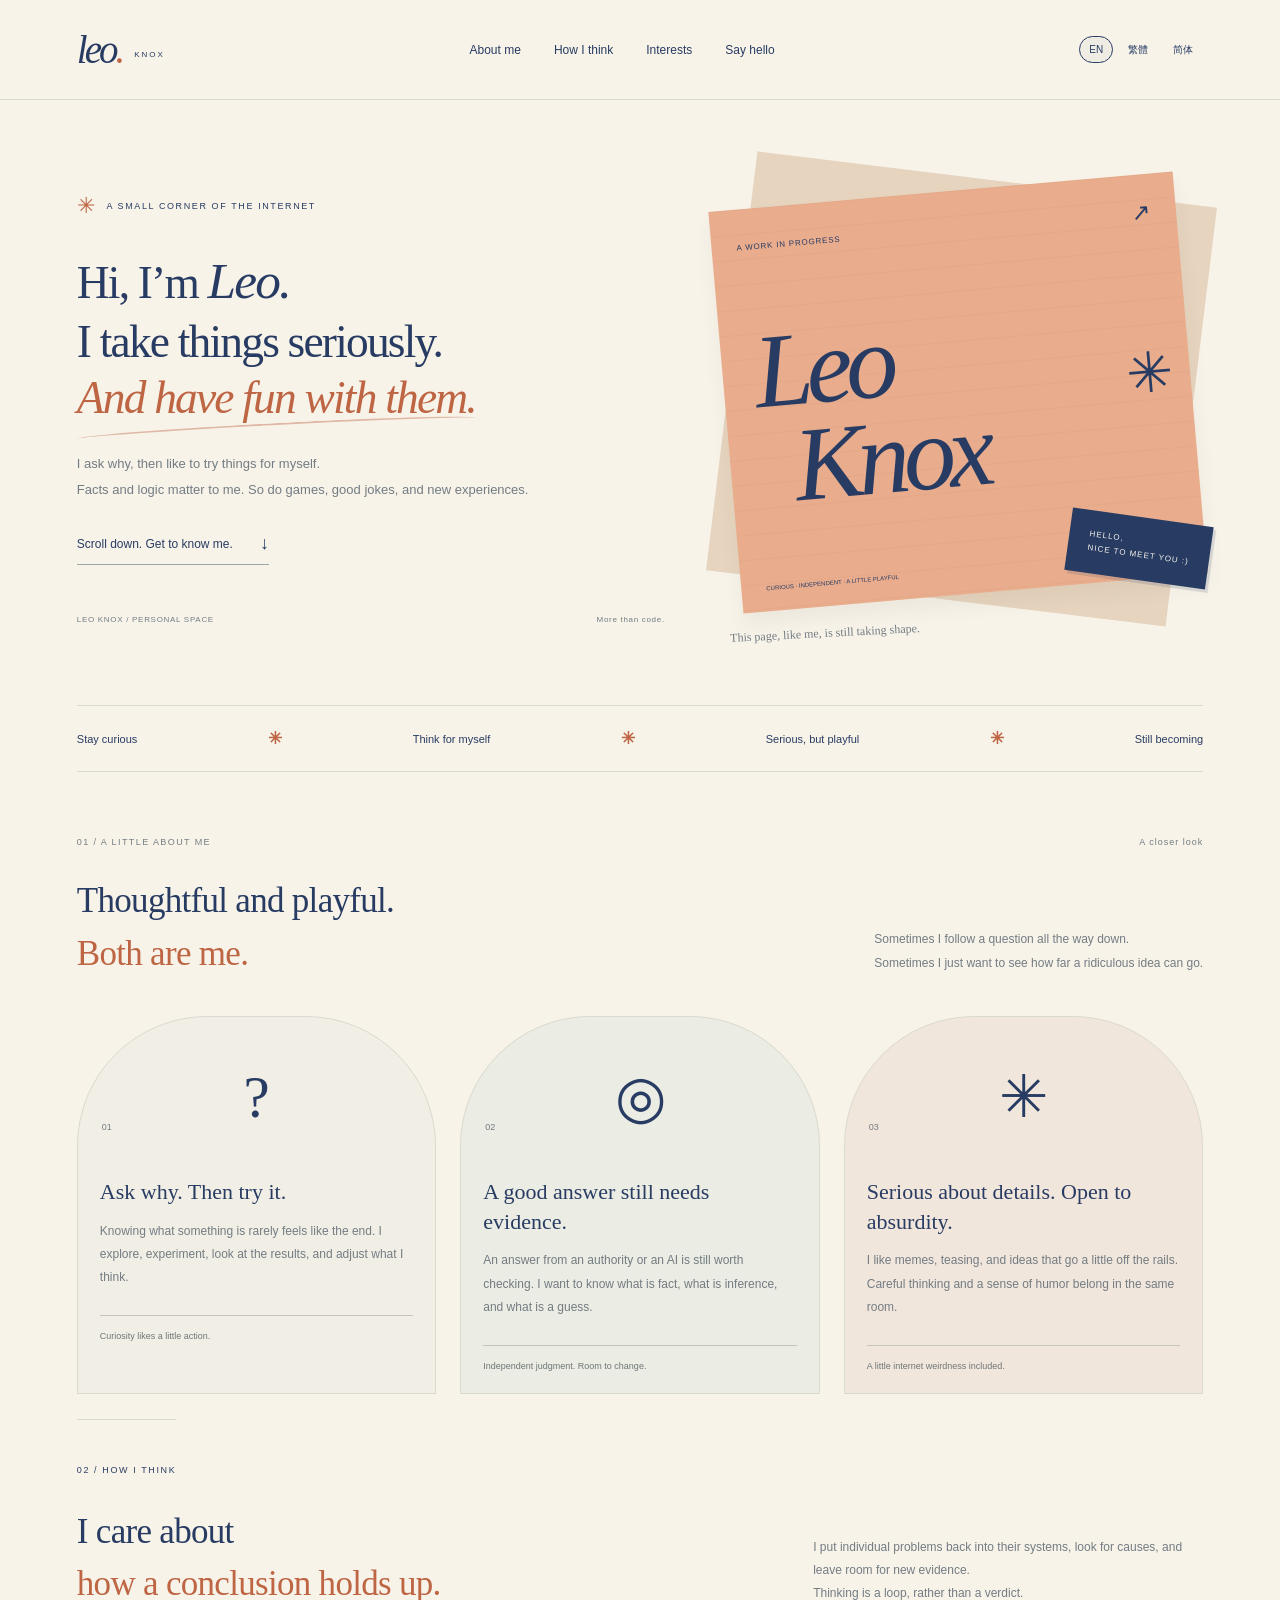
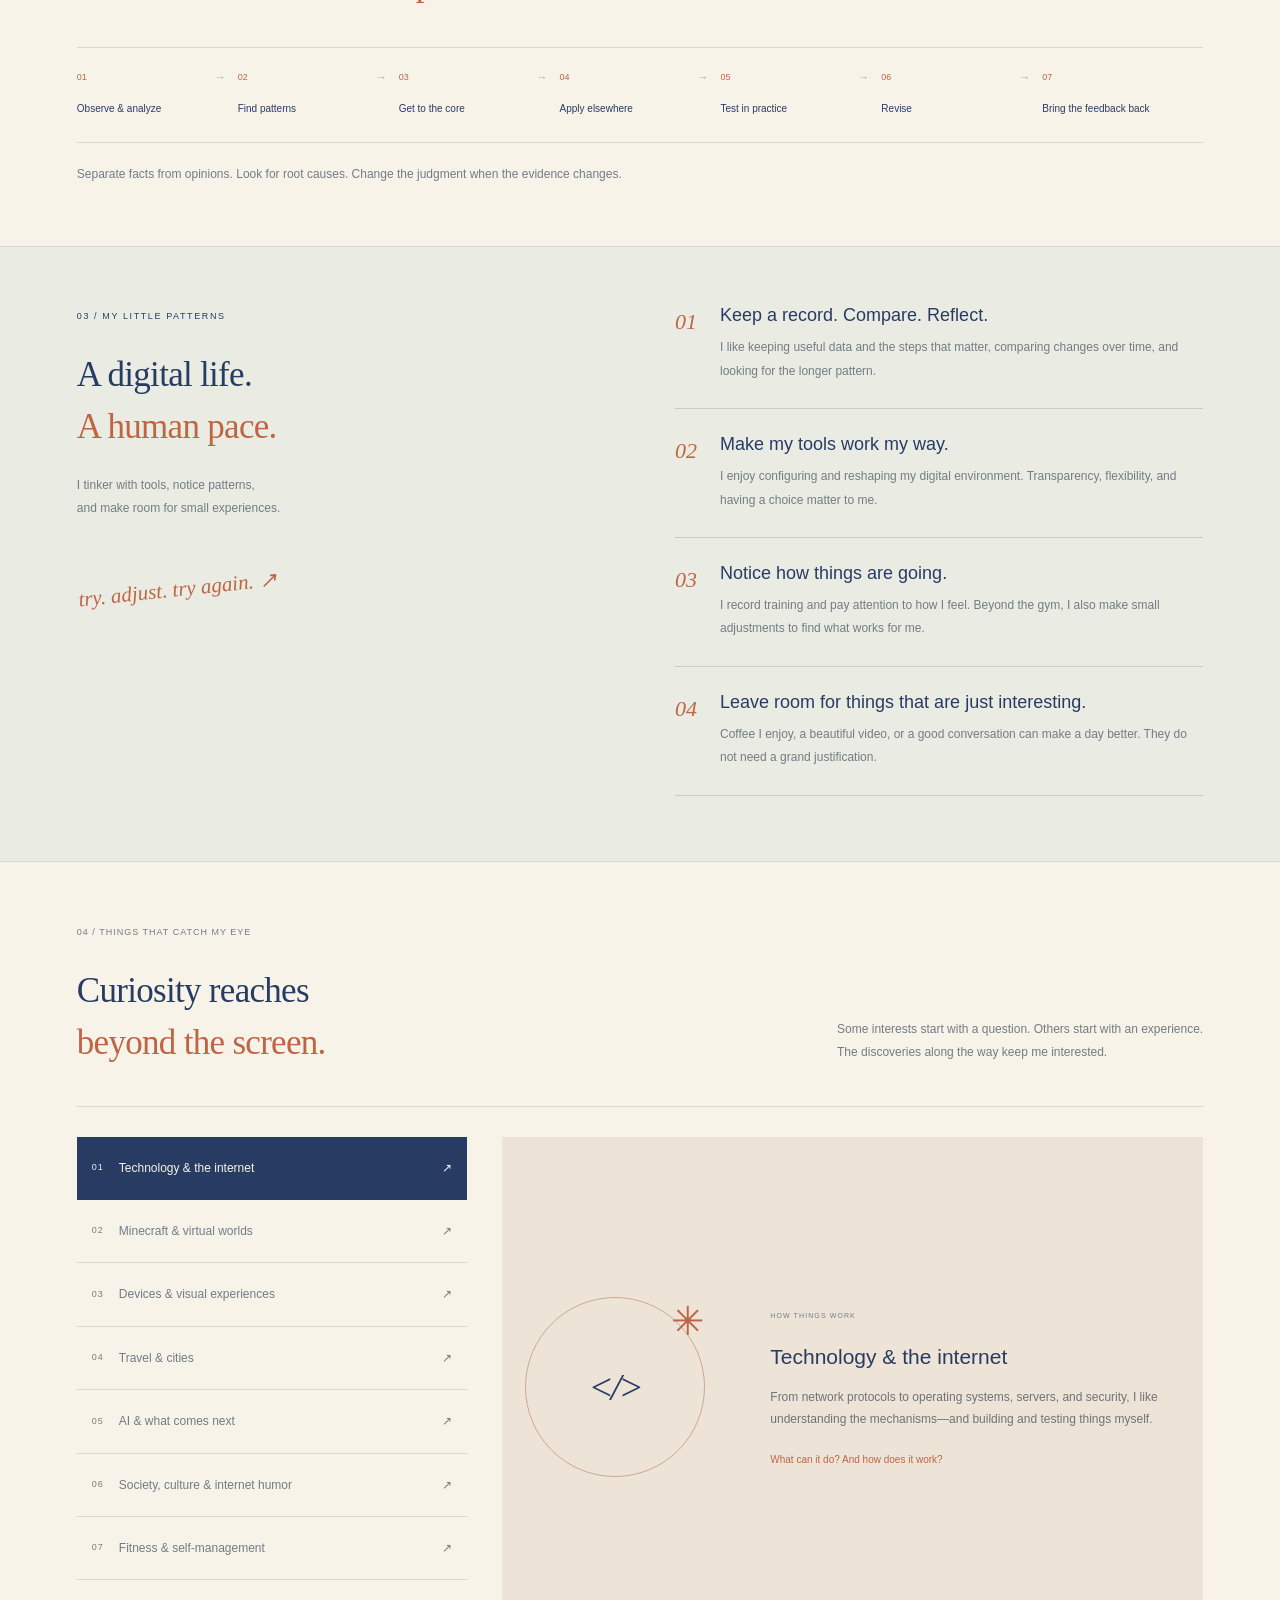
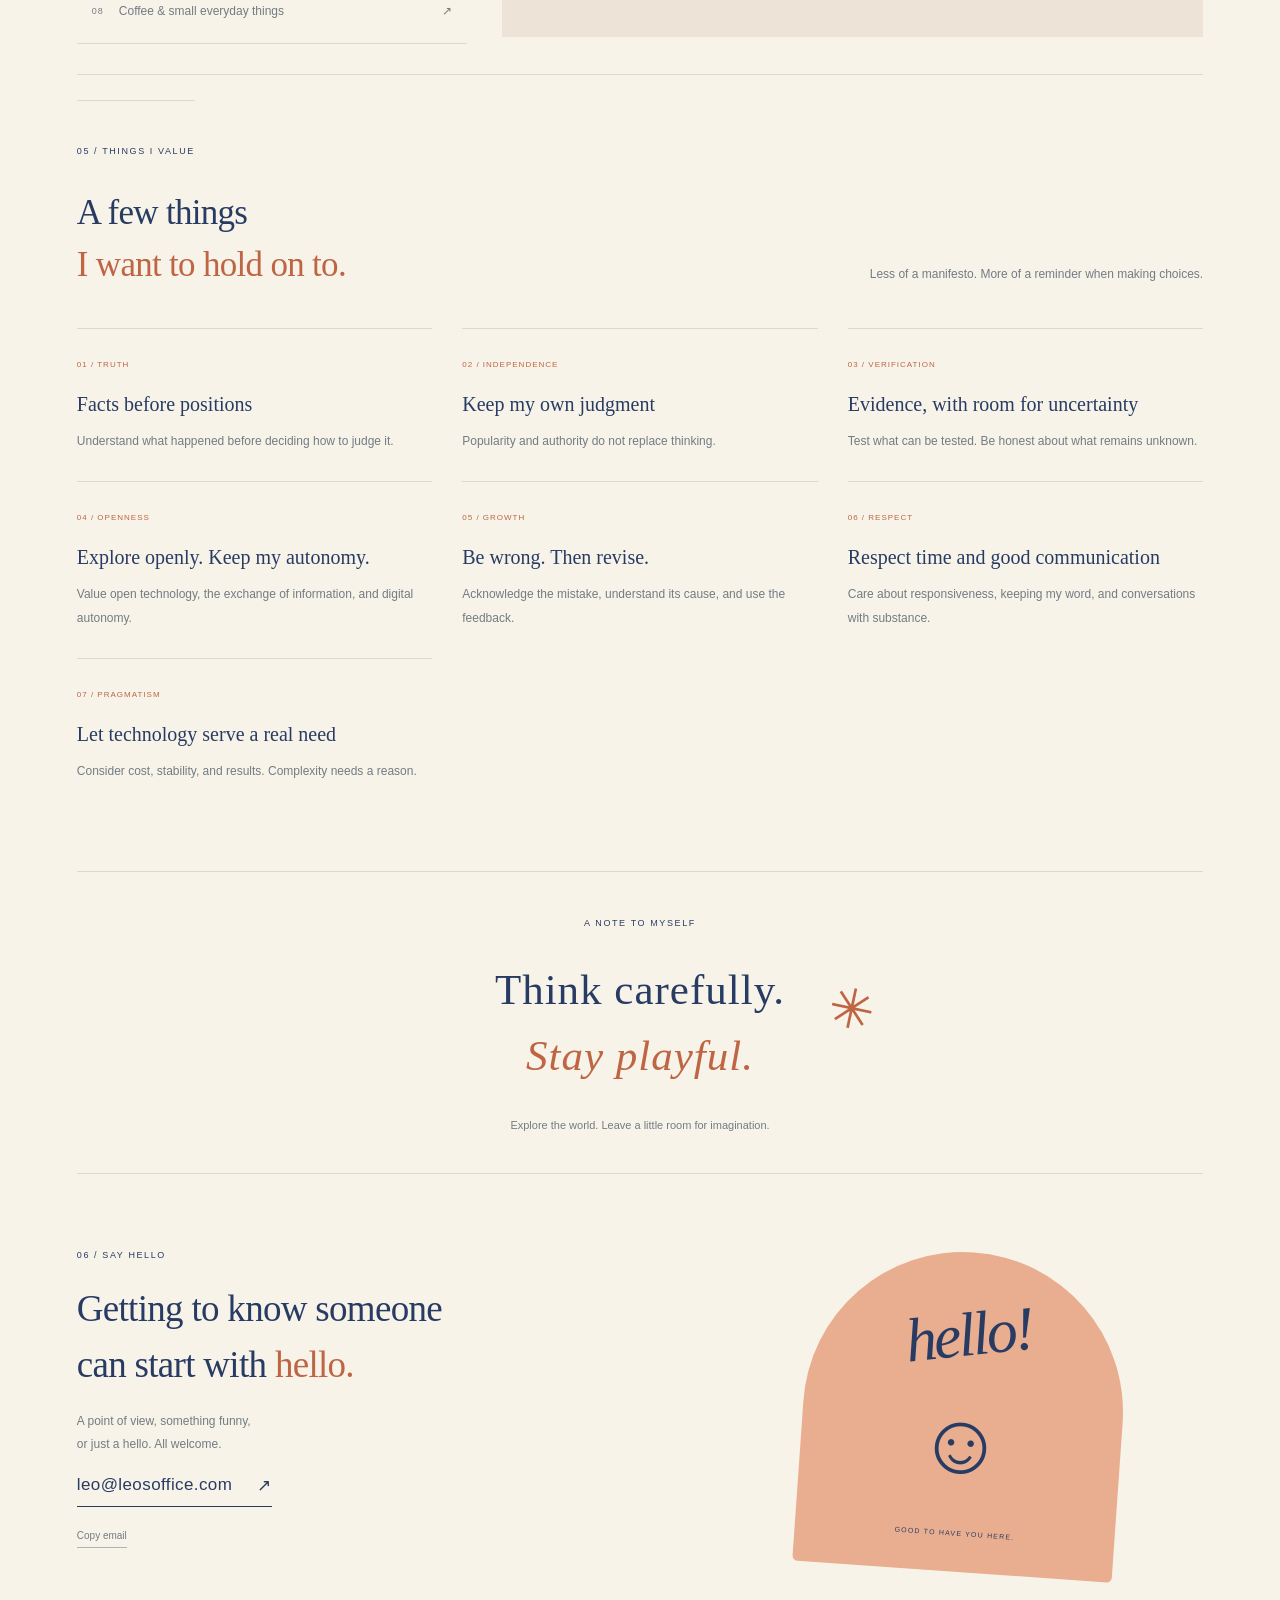
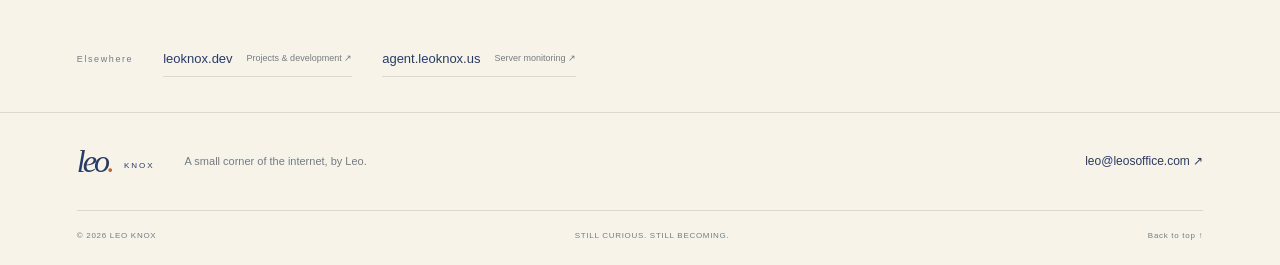
==== index.html @ 46401de8 "Import leoknox.me static site as deployed on 2026-11-01" ====
<!doctype html><html lang="en"><head><meta charset="utf-8"><meta name="viewport" content="width=device-width, initial-scale=1"><title>Leo Knox | Curious, independent, and here for the interesting bits</title><meta name="description" content="Meet Leo Knox: curious, independent, and hands-on. Technology, Minecraft, visual experiences, cities, AI, fitness, coffee, and how I make sense of the world."><meta name="robots" content="index,follow,max-image-preview:large"><meta name="theme-color" content="#f7f3e9"><link rel="canonical" href="https://leoknox.me/"><link rel="alternate" hreflang="en" href="https://leoknox.me/"><link rel="alternate" hreflang="zh-Hant" href="https://leoknox.me/zh-hant/"><link rel="alternate" hreflang="zh-Hans" href="https://leoknox.me/zh-hans/"><link rel="alternate" hreflang="x-default" href="https://leoknox.me/"><meta property="og:type" content="profile"><meta property="og:locale" content="en_US"><meta property="og:site_name" content="Leo Knox"><meta property="og:title" content="Leo Knox | Curious, independent, and here for the interesting bits"><meta property="og:description" content="Meet Leo Knox: curious, independent, and hands-on. Technology, Minecraft, visual experiences, cities, AI, fitness, coffee, and how I make sense of the world."><meta property="og:url" content="https://leoknox.me/"><meta property="og:image" content="https://leoknox.me/assets/og-en.png"><meta property="og:image:width" content="1200"><meta property="og:image:height" content="630"><meta property="og:image:alt" content="Leo Knox | Curious, independent, and here for the interesting bits"><meta name="twitter:card" content="summary_large_image"><meta name="twitter:title" content="Leo Knox | Curious, independent, and here for the interesting bits"><meta name="twitter:description" content="Meet Leo Knox: curious, independent, and hands-on. Technology, Minecraft, visual experiences, cities, AI, fitness, coffee, and how I make sense of the world."><meta name="twitter:image" content="https://leoknox.me/assets/og-en.png"><link rel="icon" type="image/svg+xml" href="assets/favicon.svg"><link rel="stylesheet" href="assets/style.css"><script type="application/ld+json">{"@context": "https://schema.org", "@type": "ProfilePage", "name": "Leo Knox | Curious, independent, and here for the interesting bits", "url": "https://leoknox.me/", "description": "Meet Leo Knox: curious, independent, and hands-on. Technology, Minecraft, visual experiences, cities, AI, fitness, coffee, and how I make sense of the world.", "inLanguage": "en", "mainEntity": {"@type": "Person", "name": "Leo Knox", "alternateName": "Leo", "email": "leo@leosoffice.com", "url": "https://leoknox.me/"}}</script><script type="module" src="assets/main.js"></script></head><body><a class="skip" href="#main">Skip to content</a><header><a class="brand" href="./" aria-label="Leo’s personal homepage">leo<span>.</span><small>KNOX</small></a><button class="menu" aria-expanded="false" aria-controls="nav">Menu ＋</button><nav id="nav" aria-label="Main navigation"><a href="#person">About me</a><a href="#mind">How I think</a><a href="#interests">Interests</a><a href="#contact">Say hello</a></nav><div class="language-switch" aria-label="Choose a language"><a href="./" lang="en" hreflang="en" data-language="en" aria-current="page">EN</a><a href="zh-hant/" lang="zh-Hant" hreflang="zh-Hant" data-language="zh-Hant" >繁體</a><a href="zh-hans/" lang="zh-Hans" hreflang="zh-Hans" data-language="zh-Hans" >简体</a></div></header><div id="language-suggestion" class="language-suggestion" hidden><a id="suggested-language" href="./"></a><button id="dismiss-language" aria-label="Dismiss language suggestion / 關閉語言提示 / 关闭语言提示">×</button></div><main id="main"><section class="hero" id="hello"><div class="hero-copy"><div class="eyebrow"><span class="tiny-star">✳</span> A SMALL CORNER OF THE INTERNET</div><h1>Hi, I’m <span>Leo.</span><br>I take things seriously.<br><em>And have fun with them.</em></h1><p>I ask why, then like to try things for myself.<br>Facts and logic matter to me. So do games, good jokes, and new experiences.</p><a class="intro-link" href="#person">Scroll down. Get to know me. <span>↓</span></a><div class="hero-foot"><span>LEO KNOX / PERSONAL SPACE</span><span>More than code.</span></div></div><div class="identity-art"><div class="paper-back"></div><div class="identity-paper"><div class="paper-top"><span>A WORK IN PROGRESS</span><span>↗</span></div><div class="name-art" aria-label="Leo Knox">Leo<span>Knox<sup>✳</sup></span></div><div class="paper-bottom"><span>CURIOUS · INDEPENDENT · A LITTLE PLAYFUL</span><span>ME, STILL BECOMING.</span></div></div><div class="art-sticker">HELLO,<br>NICE TO MEET YOU :)</div><span class="art-caption">This page, like me, is still taking shape.</span></div></section><div class="small-strip"><span>Stay curious</span><b>✳</b><span>Think for myself</span><b>✳</b><span>Serious, but playful</span><b>✳</b><span>Still becoming</span></div>
<section class="person-section" id="person"><div class="section-label"><span>01 / A LITTLE ABOUT ME</span><span>A closer look</span></div><div class="person-intro"><h2>Thoughtful and playful.<br><span>Both are me.</span></h2><p>Sometimes I follow a question all the way down.<br>Sometimes I just want to see how far a ridiculous idea can go.</p></div><div class="trait-grid"><article><span class="trait-symbol">?</span><span class="trait-num">01</span><h3>Ask why. Then try it.</h3><p>Knowing what something is rarely feels like the end. I explore, experiment, look at the results, and adjust what I think.</p><span class="trait-tag">Curiosity likes a little action.</span></article><article><span class="trait-symbol">◎</span><span class="trait-num">02</span><h3>A good answer still needs evidence.</h3><p>An answer from an authority or an AI is still worth checking. I want to know what is fact, what is inference, and what is a guess.</p><span class="trait-tag">Independent judgment. Room to change.</span></article><article><span class="trait-symbol">✳</span><span class="trait-num">03</span><h3>Serious about details. Open to absurdity.</h3><p>I like memes, teasing, and ideas that go a little off the rails. Careful thinking and a sense of humor belong in the same room.</p><span class="trait-tag">A little internet weirdness included.</span></article></div></section>
<section class="mind-section" id="mind"><span class="eyebrow">02 / HOW I THINK</span><div class="person-intro"><h2>I care about<br><span>how a conclusion holds up.</span></h2><p>I put individual problems back into their systems, look for causes, and leave room for new evidence.<br>Thinking is a loop, rather than a verdict.</p></div><ol class="thinking-loop"><li><span>01</span>Observe & analyze</li><li><span>02</span>Find patterns</li><li><span>03</span>Get to the core</li><li><span>04</span>Apply elsewhere</li><li><span>05</span>Test in practice</li><li><span>06</span>Revise</li><li><span>07</span>Bring the feedback back</li></ol><p class="mind-note">Separate facts from opinions. Look for root causes. Change the judgment when the evidence changes.</p></section>
<section class="habit-section" id="habits"><div class="habit-title"><span class="eyebrow">03 / MY LITTLE PATTERNS</span><h2>A digital life.<br><span>A human pace.</span></h2><p>I tinker with tools, notice patterns,<br>and make room for small experiences.</p><span class="hand-note">try. adjust. try again. ↗</span></div><div class="habit-list"><article><span>01</span><div><h3>Keep a record. Compare. Reflect.</h3><p>I like keeping useful data and the steps that matter, comparing changes over time, and looking for the longer pattern.</p></div></article><article><span>02</span><div><h3>Make my tools work my way.</h3><p>I enjoy configuring and reshaping my digital environment. Transparency, flexibility, and having a choice matter to me.</p></div></article><article><span>03</span><div><h3>Notice how things are going.</h3><p>I record training and pay attention to how I feel. Beyond the gym, I also make small adjustments to find what works for me.</p></div></article><article><span>04</span><div><h3>Leave room for things that are just interesting.</h3><p>Coffee I enjoy, a beautiful video, or a good conversation can make a day better. They do not need a grand justification.</p></div></article></div></section>
<section class="interest-section" id="interests"><div class="section-label"><span>04 / THINGS THAT CATCH MY EYE</span></div><div class="interest-heading"><h2>Curiosity reaches<br><span>beyond the screen.</span></h2><p>Some interests start with a question. Others start with an experience.<br>The discoveries along the way keep me interested.</p></div><div class="interest-layout"><div class="interest-tabs" role="group" aria-label="Choose an interest"><button data-interest="technology" aria-controls="interest-technology" aria-pressed="true"><span>01</span> Technology & the internet <b>↗</b></button><button data-interest="minecraft" aria-controls="interest-minecraft" aria-pressed="false"><span>02</span> Minecraft & virtual worlds <b>↗</b></button><button data-interest="visuals" aria-controls="interest-visuals" aria-pressed="false"><span>03</span> Devices & visual experiences <b>↗</b></button><button data-interest="cities" aria-controls="interest-cities" aria-pressed="false"><span>04</span> Travel & cities <b>↗</b></button><button data-interest="ai" aria-controls="interest-ai" aria-pressed="false"><span>05</span> AI & what comes next <b>↗</b></button><button data-interest="culture" aria-controls="interest-culture" aria-pressed="false"><span>06</span> Society, culture & internet humor <b>↗</b></button><button data-interest="fitness" aria-controls="interest-fitness" aria-pressed="false"><span>07</span> Fitness & self-management <b>↗</b></button><button data-interest="coffee" aria-controls="interest-coffee" aria-pressed="false"><span>08</span> Coffee & small everyday things <b>↗</b></button></div><div class="interest-panels" aria-live="polite"><article class="interest-view" id="interest-technology" data-interest-panel="technology"><div class="interest-illustration" aria-hidden="true"><span>&lt;/&gt;</span><i>✳</i></div><div class="interest-text"><span>HOW THINGS WORK</span><h3>Technology & the internet</h3><p>From network protocols to operating systems, servers, and security, I like understanding the mechanisms—and building and testing things myself.</p><span class="interest-caption">What can it do? And how does it work?</span></div></article><article class="interest-view" id="interest-minecraft" data-interest-panel="minecraft"><div class="interest-illustration" aria-hidden="true"><span>▦</span><i>✳</i></div><div class="interest-text"><span>WORLDS TO EXPLORE</span><h3>Minecraft & virtual worlds</h3><p>I enjoy the freedom to explore and create in Minecraft, along with the interactions, communities, and players from different language backgrounds.</p><span class="interest-caption">There is a world to explore, and people to share it with.</span></div></article><article class="interest-view" id="interest-visuals" data-interest-panel="visuals"><div class="interest-illustration" aria-hidden="true"><span>◉</span><i>✳</i></div><div class="interest-text"><span>DETAILS YOU CAN FEEL</span><h3>Devices & visual experiences</h3><p>Displays, HDR, high refresh rates, hardware, and the feel of a system catch my attention. Specs help, but I still want to see the result for myself.</p><span class="interest-caption">Sometimes a beautiful image is its own reward.</span></div></article><article class="interest-view" id="interest-cities" data-interest-panel="cities"><div class="interest-illustration" aria-hidden="true"><span>↗</span><i>✳</i></div><div class="interest-text"><span>OUTSIDE THE SCREEN</span><h3>Travel & cities</h3><p>I enjoy different cities and environments, noticing transport, infrastructure, public services, and ways of living. Travel is also a way of understanding how the world works.</p><span class="interest-caption">Look at the view. Then look at how the city runs.</span></div></article><article class="interest-view" id="interest-ai" data-interest-panel="ai"><div class="interest-illustration" aria-hidden="true"><span>✧</span><i>✳</i></div><div class="interest-text"><span>TOOLS AND QUESTIONS</span><h3>AI & what comes next</h3><p>I use AI, but I also question its limits, reasoning, and mistakes. It is both a collaborator and something I want to understand better.</p><span class="interest-caption">Embrace the tool. Keep the judgment.</span></div></article><article class="interest-view" id="interest-culture" data-interest-panel="culture"><div class="interest-illustration" aria-hidden="true"><span>!?</span><i>✳</i></div><div class="interest-text"><span>IDEAS WORTH SHARING</span><h3>Society, culture & internet humor</h3><p>An everyday event can lead me into a conversation about history, institutions, incentives, or behavior. Memes and wildly exaggerated ideas have a place too.</p><span class="interest-caption">A conversation can go deep—or get delightfully weird.</span></div></article><article class="interest-view" id="interest-fitness" data-interest-panel="fitness"><div class="interest-illustration" aria-hidden="true"><span>↟</span><i>✳</i></div><div class="interest-text"><span>NOTICE THE PROGRESS</span><h3>Fitness & self-management</h3><p>Training, records, and observation help me understand how I am doing. I like having data alongside my own impressions when I look for progress.</p><span class="interest-caption">Notice what changed. Adjust the next step.</span></div></article><article class="interest-view" id="interest-coffee" data-interest-panel="coffee"><div class="interest-illustration" aria-hidden="true"><span>~</span><i>✳</i></div><div class="interest-text"><span>SMALL THINGS MATTER</span><h3>Coffee & small everyday things</h3><p>Coffee that tastes right, a relaxed but interesting conversation, or a sudden idea can make an ordinary day more enjoyable.</p><span class="interest-caption">Small things are worth paying attention to.</span></div></article></div></div></section>
<section class="principle-section" id="principles"><span class="eyebrow">05 / THINGS I VALUE</span><div class="person-intro"><h2>A few things<br><span>I want to hold on to.</span></h2><p>Less of a manifesto. More of a reminder when making choices.</p></div><div class="principle-grid"><article><span>01 / TRUTH</span><h3>Facts before positions</h3><p>Understand what happened before deciding how to judge it.</p></article><article><span>02 / INDEPENDENCE</span><h3>Keep my own judgment</h3><p>Popularity and authority do not replace thinking.</p></article><article><span>03 / VERIFICATION</span><h3>Evidence, with room for uncertainty</h3><p>Test what can be tested. Be honest about what remains unknown.</p></article><article><span>04 / OPENNESS</span><h3>Explore openly. Keep my autonomy.</h3><p>Value open technology, the exchange of information, and digital autonomy.</p></article><article><span>05 / GROWTH</span><h3>Be wrong. Then revise.</h3><p>Acknowledge the mistake, understand its cause, and use the feedback.</p></article><article><span>06 / RESPECT</span><h3>Respect time and good communication</h3><p>Care about responsiveness, keeping my word, and conversations with substance.</p></article><article><span>07 / PRAGMATISM</span><h3>Let technology serve a real need</h3><p>Consider cost, stability, and results. Complexity needs a reason.</p></article></div></section>
<section class="notebook"><span class="eyebrow">A NOTE TO MYSELF</span><p>Think carefully.<br><span>Stay playful.</span><i>✳</i></p><span>Explore the world. Leave a little room for imagination.</span></section>
<section class="contact-section" id="contact"><div><span class="eyebrow">06 / SAY HELLO</span><h2>Getting to know someone<br>can start with<span> hello.</span></h2><p>A point of view, something funny,<br>or just a hello. All welcome.</p><a class="email" href="mailto:leo@leosoffice.com">leo@leosoffice.com <span>↗</span></a><button id="copy-email" data-copied="Copied ✓" data-copy-status="Email copied." data-copy-fail="Please copy manually: leo@leosoffice.com">Copy email</button><p id="copy-status" role="status"></p></div><div class="contact-art" aria-hidden="true"><span>hello!</span><i>☺</i><small>GOOD TO HAVE YOU HERE.</small></div></section></main><section class="friends"><span class="eyebrow">Elsewhere</span><a href="https://leoknox.dev/">leoknox.dev <span>Projects & development ↗</span></a><a href="https://agent.leoknox.us/">agent.leoknox.us <span>Server monitoring ↗</span></a></section><footer><a class="brand" href="./">leo<span>.</span><small>KNOX</small></a><span>A small corner of the internet, by Leo.</span><a href="mailto:leo@leosoffice.com">leo@leosoffice.com ↗</a><div class="footer-bottom"><span>© 2026 LEO KNOX</span><span>STILL CURIOUS. STILL BECOMING.</span><a href="#main">Back to top ↑</a></div></footer></body></html>
---- assets/style.css ----
:root{--paper:#f7f3e9;--ink:#283c63;--muted:#737c83;--line:#dad9d0;--orange:#be6544;--peach:#ecb395;--serif:Georgia,'Songti SC','STSong',serif}*{box-sizing:border-box}html{scroll-behavior:smooth;scroll-padding-top:28px}body{margin:0;background:var(--paper);color:var(--ink);font-family:Arial,'PingFang SC','Microsoft YaHei',sans-serif;-webkit-font-smoothing:antialiased}a{color:inherit;text-decoration:none}button{font:inherit;cursor:pointer}p{line-height:1.95}h1,h2,h3,p{margin-top:0}h1,h2,h3{font-weight:500}a:focus-visible,button:focus-visible{outline:2px solid var(--orange);outline-offset:6px}::selection{background:#efc9ac;color:var(--ink)}header,main,footer{max-width:1440px;margin:auto}header{height:100px;display:flex;align-items:center;gap:35px;padding:0 6%;border-bottom:1px solid var(--line)}.brand{display:inline-flex;align-items:baseline;font-family:var(--serif);font-size:39px;letter-spacing:-3px;font-style:italic}.brand>span{color:var(--orange)}.brand small{font-family:Arial,sans-serif;font-size:8px;font-style:normal;letter-spacing:2px;margin-left:12px;align-self:center;margin-top:9px}.header-mail{font-size:9px;letter-spacing:1px;display:flex;gap:25px;border-bottom:1px solid var(--ink);padding-bottom:7px}.header-mail>span{font-size:15px}nav{display:flex;gap:33px;margin:auto;font-size:12px}nav a:hover{color:var(--orange)}.menu{display:none}.hero{display:grid;grid-template-columns:1.05fr 1fr;gap:55px;padding:65px 6% 60px;align-items:center}.eyebrow{font-size:9px;letter-spacing:1.6px;line-height:1.8}.hero .eyebrow{display:flex;gap:10px;align-items:center}.tiny-star{color:var(--orange);font-size:22px}.hero h1{font-size:clamp(38px,4.3vw,62px);line-height:1.35;letter-spacing:-2px;margin:24px 0}.hero h1>span{font-family:var(--serif);font-style:italic;font-size:1.13em}.hero h1 em{font-style:normal;color:var(--orange);position:relative;display:inline-block}.hero h1 em:after{content:'';height:9px;border-top:2px solid #be65446b;position:absolute;left:0;right:0;bottom:-7px;border-radius:50%;transform:rotate(-3deg)}.hero p{font-size:14px;color:var(--muted);line-height:2;margin-bottom:30px}.intro-link{display:inline-flex;align-items:center;gap:27px;border-bottom:1px solid #9da7ac;padding:0 0 10px;font-size:12px}.intro-link>span{font-size:18px}.intro-link:hover{color:var(--orange)}.hero-foot{font-size:8px;letter-spacing:.7px;display:flex;justify-content:space-between;gap:20px;margin-top:50px;color:var(--muted)}.identity-art{position:relative;padding:15px 12px 40px 20px;min-height:480px;display:flex;align-items:center;justify-content:center}.paper-back{position:absolute;inset:13px 10px 45px 25px;background:#e6d4bf;transform:rotate(7deg)}.identity-paper{position:relative;background:#e9ad8d;width:100%;min-height:403px;padding:25px 25px 20px;display:flex;flex-direction:column;justify-content:space-between;transform:rotate(-5deg);box-shadow:0 12px 18px #74644a12;background-image:linear-gradient(#7949270c 1px,transparent 1px);background-size:100% 25px}.paper-top,.paper-bottom{font-size:8px;letter-spacing:.8px;display:flex;align-items:center;justify-content:space-between;gap:10px}.paper-top>span:last-child{font-size:23px}.paper-bottom{font-size:8px}.paper-bottom>span:last-child{font-size:6px;letter-spacing:1px}.name-art{font-family:var(--serif);font-size:105px;letter-spacing:-7px;line-height:.91;font-style:italic;margin:10px 0 15px 7px}.name-art>span{display:block;margin-left:32px;position:relative}.name-art sup{position:absolute;top:-38px;right:-8px;font-style:normal;font-size:56px;letter-spacing:0}.art-sticker{position:absolute;right:-7px;bottom:65px;background:var(--ink);color:var(--paper);transform:rotate(8deg);padding:17px 20px;font-size:8px;line-height:1.8;letter-spacing:1px;box-shadow:3px 3px 0 #283c6325}.art-caption{position:absolute;bottom:4px;left:25px;font-family:var(--serif);font-size:12px;color:var(--muted);transform:rotate(-3deg)}.small-strip{display:flex;justify-content:space-between;gap:20px;align-items:center;margin:0 6%;padding:22px 0;border-top:1px solid var(--line);border-bottom:1px solid var(--line);font-size:11px}.small-strip b{color:var(--orange);font-size:17px}.person-section{padding:65px 6%}.section-label{font-size:9px;letter-spacing:1.4px;display:flex;align-items:center;justify-content:space-between;color:var(--muted);gap:25px}.section-label>span:last-child{letter-spacing:1px}.person-intro,.interest-heading{display:flex;align-items:end;justify-content:space-between;gap:40px;margin:28px 0 36px}h2{font-size:35px;line-height:1.5;letter-spacing:-1px;margin-bottom:0}h2>span{font-family:var(--serif);color:var(--orange)}.person-intro>p,.interest-heading>p{color:var(--muted);font-size:12px;margin:0 0 5px}.trait-grid{display:grid;grid-template-columns:repeat(3,1fr);gap:24px}.trait-grid article{position:relative;padding:25px 22px 22px;border:1px solid var(--line);border-radius:130px 130px 0 0;background:#f1efe5}.trait-grid article:nth-child(2){background:#ebece3}.trait-grid article:nth-child(3){background:#f1e6dc}.trait-symbol{font-family:var(--serif);font-size:59px;font-weight:400;height:110px;display:flex;align-items:center;justify-content:center}.trait-num{position:absolute;top:105px;left:24px;font-size:9px;color:var(--muted)}.trait-grid h3{font-size:18px;margin:25px 0 13px;line-height:1.7}.trait-grid p{font-size:12px;color:var(--muted);margin-bottom:25px}.trait-tag{font-size:9px;padding-top:15px;border-top:1px solid #c5c6bb;display:block;color:#6e7778}.habit-section{padding:58px 6% 65px;background:#eaece4;display:grid;grid-template-columns:1fr 1fr;gap:70px;border-top:1px solid var(--line);border-bottom:1px solid var(--line)}.habit-title h2{margin:24px 0 20px}.habit-title>p{font-size:12px;color:var(--muted)}.hand-note{display:block;font:italic 21px var(--serif);transform:rotate(-6deg);color:var(--orange);margin-top:40px}.habit-list article{display:flex;gap:23px;padding:25px 0;border-bottom:1px solid #c7cec1}.habit-list article:first-child{padding-top:0}.habit-list article>span{font:italic 22px var(--serif);color:var(--orange);padding-top:4px}.habit-list h3{font-size:18px;margin:0 0 10px}.habit-list p{font-size:12px;color:var(--muted);margin:0}.interest-section{padding:65px 6%}.interest-layout{display:grid;grid-template-columns:1fr 1.8fr;border-top:1px solid var(--line);border-bottom:1px solid var(--line);gap:35px;padding:30px 0}.interest-tabs{display:flex;flex-direction:column}.interest-tabs button{font-size:13px;text-align:left;background:transparent;color:var(--muted);border:0;border-bottom:1px solid var(--line);padding:24px 15px;display:flex;align-items:center;gap:15px}.interest-tabs button>span{font-size:9px;letter-spacing:1px}.interest-tabs button>b{font-weight:400;margin-left:auto}.interest-tabs button[aria-pressed=true]{background:#283c63;color:var(--paper);border-color:var(--ink)}.interest-tabs button:hover{color:var(--orange)}.interest-tabs button[aria-pressed=true]:hover{color:var(--paper)}.interest-view{background:#eee3d7;display:grid;grid-template-columns:.9fr 1.1fr;padding:30px 23px;align-items:center;gap:25px;min-height:300px}.interest-illustration{position:relative;border-radius:50%;border:1px solid #caa98e;aspect-ratio:1;display:grid;place-items:center;color:var(--ink);max-width:180px;width:100%}.interest-illustration>span{font:italic 38px var(--serif);letter-spacing:-3px}.interest-illustration i{position:absolute;right:-1px;top:0;font-style:normal;color:var(--orange);font-size:40px}.interest-text>span:first-child{font-size:7px;letter-spacing:1.1px;color:var(--muted)}.interest-text h3{font-size:21px;line-height:1.5;margin:19px 0 13px}.interest-text p{font-size:12px;color:#6d7476;line-height:1.9}.interest-caption{font-size:10px;color:var(--orange);display:block;margin-top:20px;line-height:1.8}.notebook{margin:0 6% 65px;padding:40px 0;text-align:center;border-top:1px solid var(--line);border-bottom:1px solid var(--line)}.notebook>p{font-family:var(--serif);font-size:48px;line-height:1.55;letter-spacing:1px;position:relative;width:fit-content;margin:25px auto}.notebook>p>span{font-style:italic;color:var(--orange)}.notebook>p>i{font-size:55px;font-style:normal;position:absolute;right:-90px;top:10px;color:var(--orange);transform:rotate(12deg)}.notebook>span:last-child{font-size:11px;color:var(--muted)}.contact-section{padding:5px 6% 60px;display:grid;grid-template-columns:1.2fr 1fr;gap:70px;align-items:center}.contact-section h2{margin:18px 0;font-size:37px}.contact-section p{font-size:12px;color:var(--muted)}.email{font-size:17px;letter-spacing:.4px;border-bottom:1px solid var(--ink);padding:6px 0 10px;display:inline-flex;gap:25px;align-items:center}.email:hover{color:var(--orange)}#copy-email{background:transparent;border:0;border-bottom:1px solid #adb4b7;padding:5px 0 6px;color:var(--muted);font-size:10px;display:block;margin-top:18px}#copy-status{min-height:22px;font-size:11px}.contact-art{background:#e9ae90;color:var(--ink);border-radius:50% 50% 5px 5px;min-height:320px;padding:35px;display:flex;flex-direction:column;justify-content:space-between;align-items:center;transform:rotate(4deg);max-width:320px;width:100%;justify-self:center}.contact-art>span{font:italic 62px var(--serif);letter-spacing:-3px;margin-top:12px;transform:rotate(-10deg)}.contact-art>i{font-size:86px;font-style:normal;line-height:1;margin:5px 0 20px}.contact-art>small{font-size:7px;letter-spacing:1.2px}footer{border-top:1px solid var(--line);padding:30px 6% 25px;display:flex;align-items:center;gap:30px;flex-wrap:wrap}footer>.brand{font-size:32px}footer>span{font-size:11px;color:var(--muted)}footer>a:last-of-type{font-size:12px;margin-left:auto}.footer-bottom{width:100%;border-top:1px solid var(--line);padding-top:20px;display:flex;justify-content:space-between;gap:25px;font-size:8px;color:var(--muted);letter-spacing:.7px}.skip{position:absolute;top:-100px}.skip:focus{top:10px;left:10px;padding:12px;background:var(--paper);z-index:10}.error-page{padding:80px 6%;min-height:70vh}.error-page h1{font-size:50px;line-height:1.5}.error-page p{font-size:14px;color:var(--muted)}.no-js p{font-size:13px;color:var(--muted)}@media(min-width:1440px){body{max-width:1440px;margin:auto;border-left:1px solid var(--line);border-right:1px solid var(--line)}}@media(max-width:1050px){.hero{gap:35px}.identity-art{min-height:440px;padding-left:10px}.identity-paper{min-height:370px;padding:22px}.name-art{font-size:90px}.name-art>span{margin-left:18px}.name-art sup{font-size:45px;right:-2px}.paper-bottom>span:last-child{display:none}.trait-grid{gap:17px}.trait-grid h3{font-size:16px}.habit-section{gap:45px}.interest-layout{gap:25px}.interest-view{padding:25px 20px;gap:20px;grid-template-columns:.8fr 1.2fr}.interest-illustration>span{font-size:30px}.interest-text h3{font-size:19px}.contact-section{gap:40px}}@media(max-width:760px){header{height:78px;gap:20px;position:relative}.brand{font-size:33px}.brand small{font-size:7px;margin-left:9px}.header-mail{margin-left:auto;font-size:8px;gap:13px}.menu{display:block;background:transparent;border:1px solid var(--line);color:var(--ink);padding:8px 10px;font-size:10px;order:3}nav{display:none;position:absolute;left:0;right:0;top:77px;background:var(--paper);border-bottom:1px solid var(--line);padding:25px 6%;z-index:10;gap:25px;font-size:12px}nav.open{display:flex}.hero{padding:40px 6% 35px;grid-template-columns:1fr;gap:25px}.hero h1{font-size:clamp(37px,7.5vw,56px);letter-spacing:-1.3px;margin-top:22px}.hero p{font-size:13px}.eyebrow{font-size:8px;letter-spacing:1px}.hero-foot{margin-top:28px;font-size:7px;justify-content:start;gap:30px}.identity-art{min-height:415px;max-width:440px;width:100%;margin:0 auto;padding:15px 10px 35px}.identity-paper{min-height:335px}.name-art{font-size:100px;margin-left:10px}.name-art>span{margin-left:30px}.name-art sup{font-size:46px;right:10px}.art-sticker{right:-2px;bottom:50px;font-size:7px;padding:12px 16px}.art-caption{font-size:11px;bottom:0;left:15px}.paper-back{inset:20px 10px 45px 15px}.small-strip{font-size:9px;gap:8px;padding:18px 0}.small-strip b{font-size:12px}.small-strip>span:last-child{display:none}.small-strip>b:last-of-type{display:none}.person-section{padding-top:42px;padding-bottom:42px}.section-label{font-size:8px;letter-spacing:1px}.person-intro,.interest-heading{flex-direction:column;align-items:start;gap:17px;margin-top:22px;margin-bottom:28px}h2{font-size:29px;letter-spacing:-.8px}.person-intro>p,.interest-heading>p{font-size:12px}.trait-grid{grid-template-columns:1fr;gap:20px}.trait-grid article{border-radius:0;padding:24px;display:grid;grid-template-columns:70px 1fr;column-gap:20px}.trait-symbol{grid-row:1/4;align-self:center;height:90px;font-size:51px}.trait-num{position:static;grid-column:2;font-size:8px}.trait-grid h3{font-size:18px;grid-column:2;margin:10px 0}.trait-grid p{grid-column:2;margin:0 0 15px}.trait-tag{grid-column:2;font-size:9px}.habit-section{padding-top:40px;padding-bottom:42px;grid-template-columns:1fr;gap:35px}.habit-title h2{margin:20px 0 16px}.hand-note{font-size:20px;margin:25px 0 0}.habit-list article{padding:22px 0}.habit-list h3{font-size:17px}.habit-list p{font-size:12px}.interest-section{padding-top:42px;padding-bottom:42px}.interest-layout{grid-template-columns:1fr;gap:22px;padding:20px 0}.interest-tabs{display:grid;grid-template-columns:1fr 1fr;gap:8px}.interest-tabs button{border:1px solid var(--line);padding:15px 12px;font-size:11px;gap:8px}.interest-tabs button>span{font-size:8px}.interest-view{min-height:270px;padding:25px 20px;grid-template-columns:.8fr 1.2fr;gap:23px}.interest-illustration>span{font-size:30px}.interest-illustration i{font-size:28px;top:-6px;right:-6px}.interest-text h3{font-size:20px;margin-top:14px}.interest-text p{font-size:11px}.interest-text>span:first-child{font-size:6px}.interest-caption{font-size:9px}.notebook{margin-bottom:42px;padding:30px 0}.notebook>p{font-size:38px;line-height:1.6}.notebook>p>i{font-size:32px;right:-45px;top:4px}.notebook>span:last-child{font-size:10px}.contact-section{grid-template-columns:1fr;gap:25px;padding-bottom:40px}.contact-section h2{font-size:31px}.contact-art{min-height:280px;max-width:280px;padding:30px;margin-bottom:15px}.contact-art>span{font-size:55px}.contact-art>i{font-size:75px}.email{font-size:15px}.contact-section #copy-status{margin-bottom:0}footer{gap:20px;padding-top:25px}footer>span{display:none}footer>a:last-of-type{font-size:10px}.footer-bottom{font-size:7px;gap:15px}.footer-bottom>span:nth-child(2){display:none}.error-page{padding-top:60px}.error-page h1{font-size:38px}}@media(max-width:380px){.header-mail{display:none}.menu{margin-left:auto}nav{gap:20px;font-size:11px}.hero h1{font-size:34px}.hero .eyebrow{font-size:7px}.identity-paper{min-height:300px}.identity-art{min-height:380px}.name-art{font-size:85px;margin-left:0}.name-art>span{margin-left:25px}.name-art sup{font-size:38px;right:-2px;top:-25px}.trait-grid article{grid-template-columns:45px 1fr;gap:0 17px;padding:20px}.trait-symbol{font-size:40px}.interest-tabs button{padding:14px 8px;font-size:10px;gap:6px}.interest-view{grid-template-columns:1fr;padding:20px}.interest-illustration{max-width:110px;margin:auto}.interest-text h3{margin-top:10px}.interest-text>span:first-child{font-size:7px}.interest-view .interest-text p{font-size:12px}.small-strip{font-size:8px}.brand small{letter-spacing:1px}.email{gap:20px}}@media(prefers-reduced-motion:reduce){html{scroll-behavior:auto}*{animation:none!important;transition:none!important}}
/* Multilingual personal portrait */
[hidden]{display:none!important}.language-switch{display:flex;gap:5px;align-items:center;white-space:nowrap}.language-switch a{font-size:10px;padding:7px 9px;border:1px solid transparent}.language-switch a[aria-current]{border-color:var(--ink);border-radius:20px;background:#283c6309}.language-switch a:hover{color:var(--orange)}.language-suggestion{max-width:1440px;margin:auto;padding:12px 6%;display:flex;justify-content:space-between;align-items:center;gap:15px;background:#eaece4;border-bottom:1px solid var(--line);font-size:12px}.language-suggestion a{border-bottom:1px solid #9da7ac}.language-suggestion button{border:0;background:transparent;color:var(--ink);font-size:20px;padding:2px 10px}.mind-section,.principle-section{padding:0 6% 60px}.mind-section>.eyebrow,.principle-section>.eyebrow{padding-top:45px;border-top:1px solid var(--line)}.mind-section .person-intro>p{max-width:430px}.thinking-loop{display:grid;grid-template-columns:repeat(7,1fr);list-style:none;padding:0;margin:35px 0 20px;border-top:1px solid var(--line);border-bottom:1px solid var(--line)}.thinking-loop li{padding:22px 12px 25px 0;position:relative;font-size:12px;line-height:1.7}.thinking-loop li:not(:last-child):after{content:'→';position:absolute;right:12px;top:20px;font-size:11px;color:#a2aaa8}.thinking-loop li>span{display:block;font-size:9px;color:var(--orange);margin-bottom:15px}.mind-note{font-size:12px;color:var(--muted);margin-bottom:0}.interest-layout{align-items:start}.interest-panels{min-width:0}.interest-panels .interest-view{min-height:500px;align-content:center}.interest-panels .interest-view+.interest-view{margin-top:20px}.interest-tabs button{padding-top:21px;padding-bottom:21px}.interest-text h3{overflow-wrap:anywhere}.principle-grid{display:grid;grid-template-columns:repeat(3,1fr);gap:0 30px}.principle-grid article{border-top:1px solid var(--line);padding:24px 0 28px}.principle-grid article>span{font-size:8px;color:var(--orange);letter-spacing:1px}.principle-grid h3{font-size:18px;line-height:1.6;margin:17px 0 10px}.principle-grid p{font-size:12px;color:var(--muted);margin:0}.friends{max-width:1440px;margin:auto;padding:0 6% 35px;display:flex;align-items:center;gap:30px;flex-wrap:wrap}.friends>.eyebrow{font-size:9px;color:var(--muted)}.friends a{font-size:13px;display:flex;gap:14px;align-items:center;border-bottom:1px solid var(--line);padding:10px 0}.friends a>span{font-size:9px;color:var(--muted)}.friends a:hover{color:var(--orange)}html[lang=en] .hero{grid-template-columns:1.18fr 1fr;gap:40px}html[lang=en] .hero h1{font-family:var(--serif);font-size:clamp(33px,3.55vw,52px);letter-spacing:-1.8px;line-height:1.25}html[lang=en] .hero h1 em{font-style:italic}html[lang=en] .hero p{max-width:470px;font-size:13px}html[lang=en] .person-intro>p,html[lang=en] .interest-heading>p{max-width:390px}html[lang=en] h2{font-family:var(--serif);letter-spacing:-.7px}html[lang=en] .trait-grid h3{font-family:var(--serif);font-size:22px;line-height:1.35}html[lang=en] .paper-bottom>span{font-size:6px;letter-spacing:0}html[lang=en] .paper-bottom>span:last-child{display:none}html[lang=en] .interest-tabs button{font-size:12px;line-height:1.7}html[lang=en] .thinking-loop li{font-size:10px;padding-right:22px}html[lang=en] .interest-view{grid-template-columns:.7fr 1.3fr}html[lang=en] .notebook>p{font-size:43px}html[lang=en] .principle-grid h3{font-size:20px;font-family:var(--serif)}@media(max-width:1050px){header{gap:20px}nav{gap:22px}.language-switch a{padding:7px;font-size:9px}.thinking-loop{grid-template-columns:repeat(4,1fr)}html[lang=en] .thinking-loop li{font-size:11px}.interest-panels .interest-view{grid-template-columns:1fr;min-height:540px;padding:30px}.interest-illustration{max-width:145px;margin:auto}.interest-text h3{margin-top:15px}}@media(max-width:760px){header{height:auto;min-height:112px;padding-top:13px;padding-bottom:10px;flex-wrap:wrap;gap:8px 20px}.menu{margin-left:auto;order:2}.language-switch{order:3;width:100%;justify-content:center;border-top:1px solid var(--line);padding-top:7px;gap:12px}.language-switch a{font-size:10px;padding:5px 13px}nav{top:121px;gap:20px;font-size:11px}.hero,html[lang=en] .hero{grid-template-columns:1fr;gap:25px}html[lang=en] .hero h1{font-size:clamp(32px,6.5vw,48px);letter-spacing:-1px}html[lang=en] .hero p{font-size:13px;max-width:none}.mind-section,.principle-section{padding-bottom:40px}.mind-section>.eyebrow,.principle-section>.eyebrow{padding-top:30px}.thinking-loop{grid-template-columns:repeat(2,1fr);margin-top:20px}.thinking-loop li{padding:16px 25px 16px 0;font-size:12px}.thinking-loop li>span{margin-bottom:8px}.thinking-loop li:after{top:15px}.mind-note{font-size:11px}.interest-tabs{grid-template-columns:1fr 1fr}.interest-tabs button,html[lang=en] .interest-tabs button{font-size:10px;line-height:1.6;min-height:66px;padding:13px 10px;gap:8px}.interest-panels .interest-view,html[lang=en] .interest-view{grid-template-columns:.7fr 1.3fr;min-height:300px;padding:25px 20px;gap:20px}.interest-panels .interest-view+.interest-view{margin-top:20px}.interest-illustration{max-width:130px}.interest-text h3{font-size:20px}.principle-grid{grid-template-columns:1fr 1fr;gap:0 20px}.principle-grid h3,html[lang=en] .principle-grid h3{font-size:17px}.principle-grid article{padding:20px 0}.principle-grid p{font-size:11px}html[lang=en] .person-intro>p,html[lang=en] .interest-heading>p{max-width:none}html[lang=en] .notebook>p{font-size:33px}html[lang=en] .notebook>p>i{right:-32px;font-size:25px}.friends{gap:12px 25px;padding-bottom:28px}.friends>.eyebrow{width:100%}.friends a{font-size:12px;flex-wrap:wrap;gap:7px}.friends a>span{font-size:8px}.language-suggestion{font-size:11px}.trait-grid article{grid-template-columns:55px 1fr}html[lang=en] .trait-grid h3{font-size:21px}.contact-section h2{font-size:32px}}@media(max-width:380px){nav{gap:14px;font-size:10px}html[lang=en] .hero h1{font-size:30px}.interest-tabs button,html[lang=en] .interest-tabs button{padding:11px 8px;font-size:9px}.interest-panels .interest-view,html[lang=en] .interest-view{grid-template-columns:1fr;min-height:360px}.interest-illustration{max-width:100px}.principle-grid{grid-template-columns:1fr}.trait-grid article{grid-template-columns:40px 1fr;column-gap:15px}.friends a{width:100%;justify-content:space-between}.notebook>p>i{right:-33px}html[lang=en] .notebook>p{font-size:29px}}
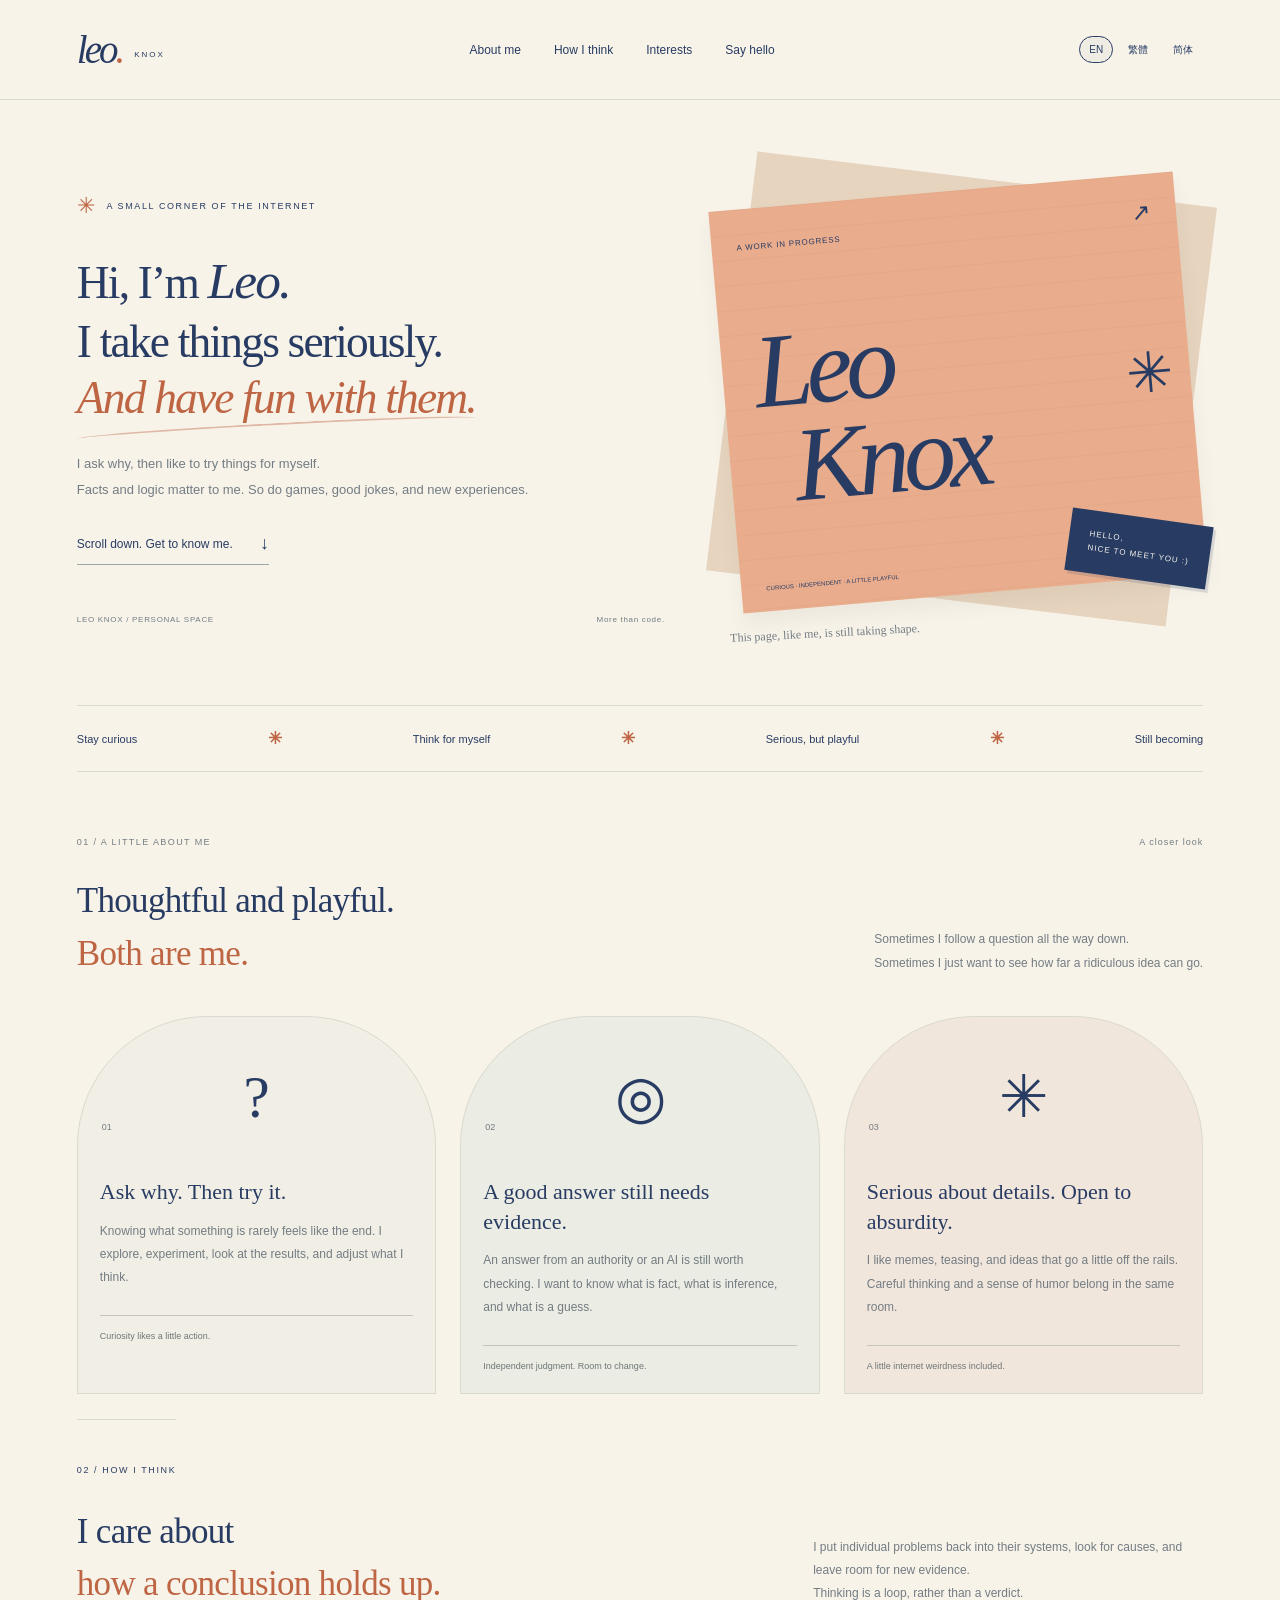
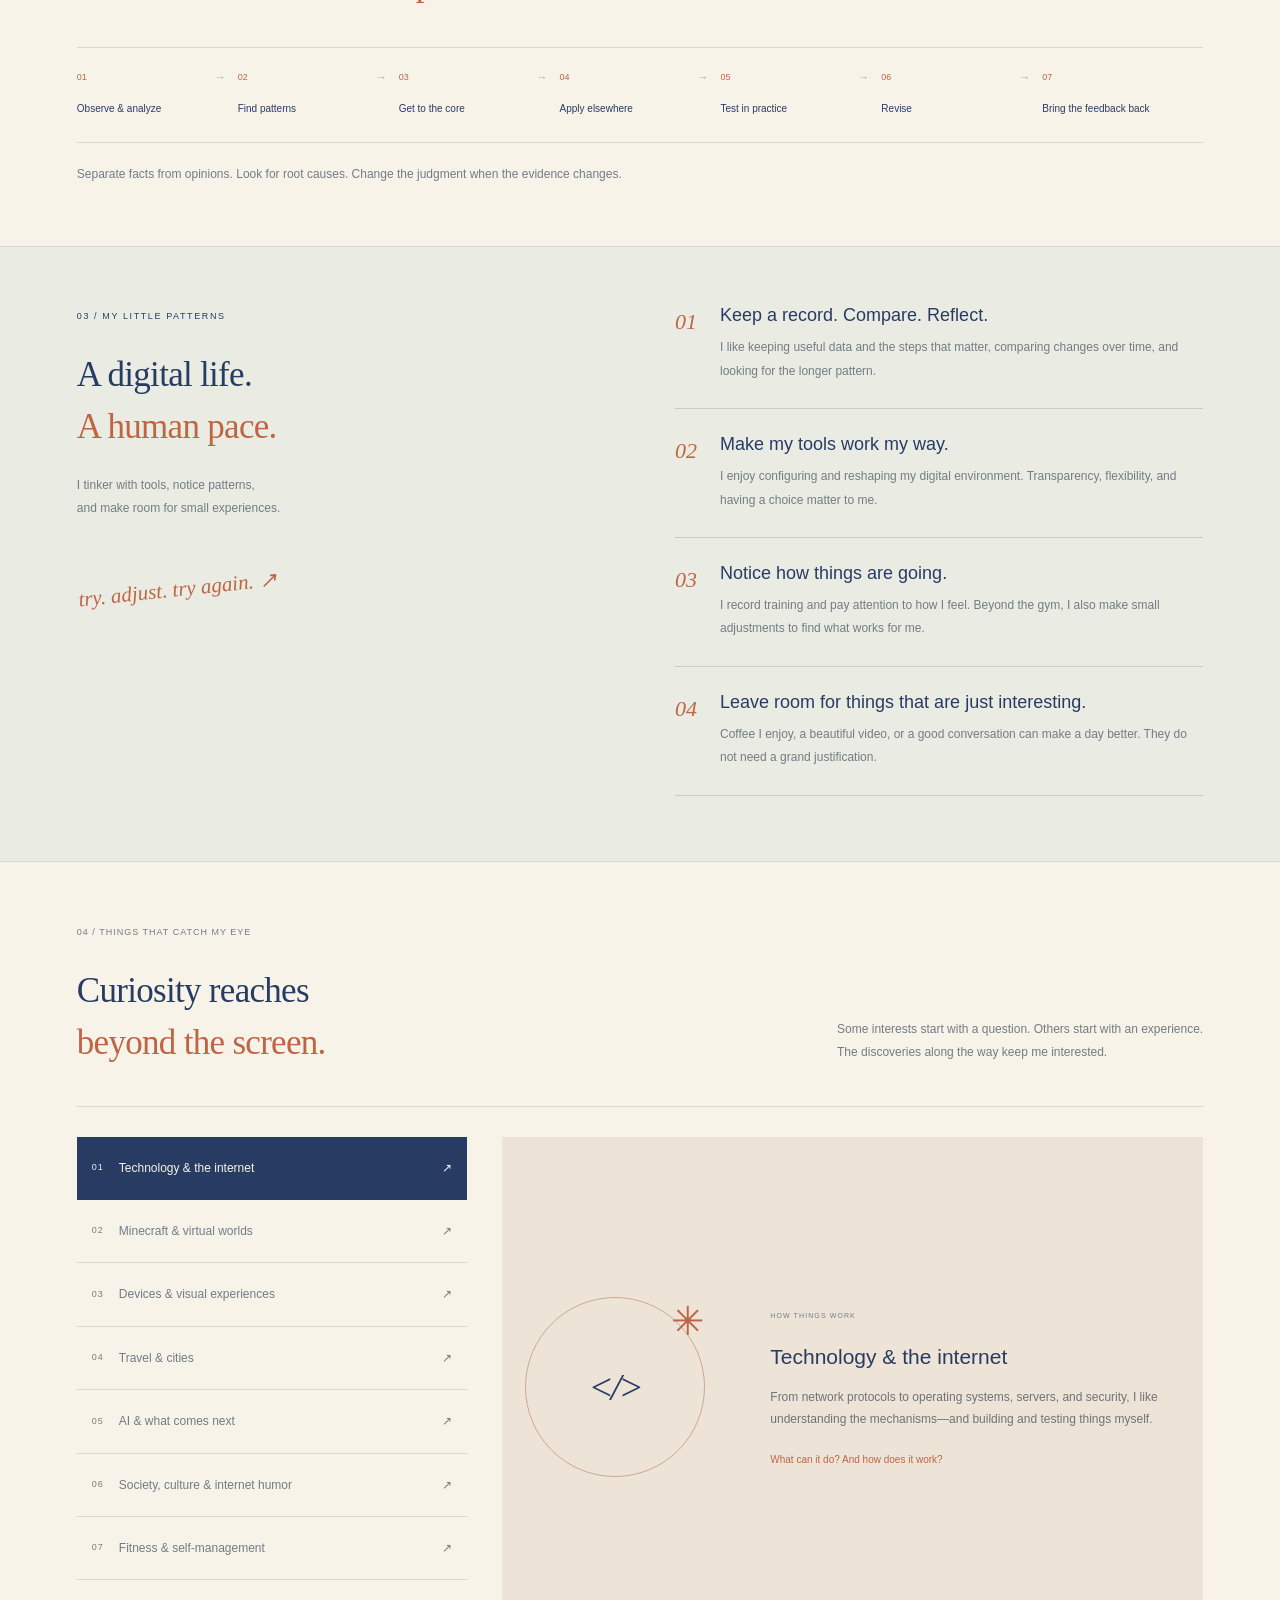
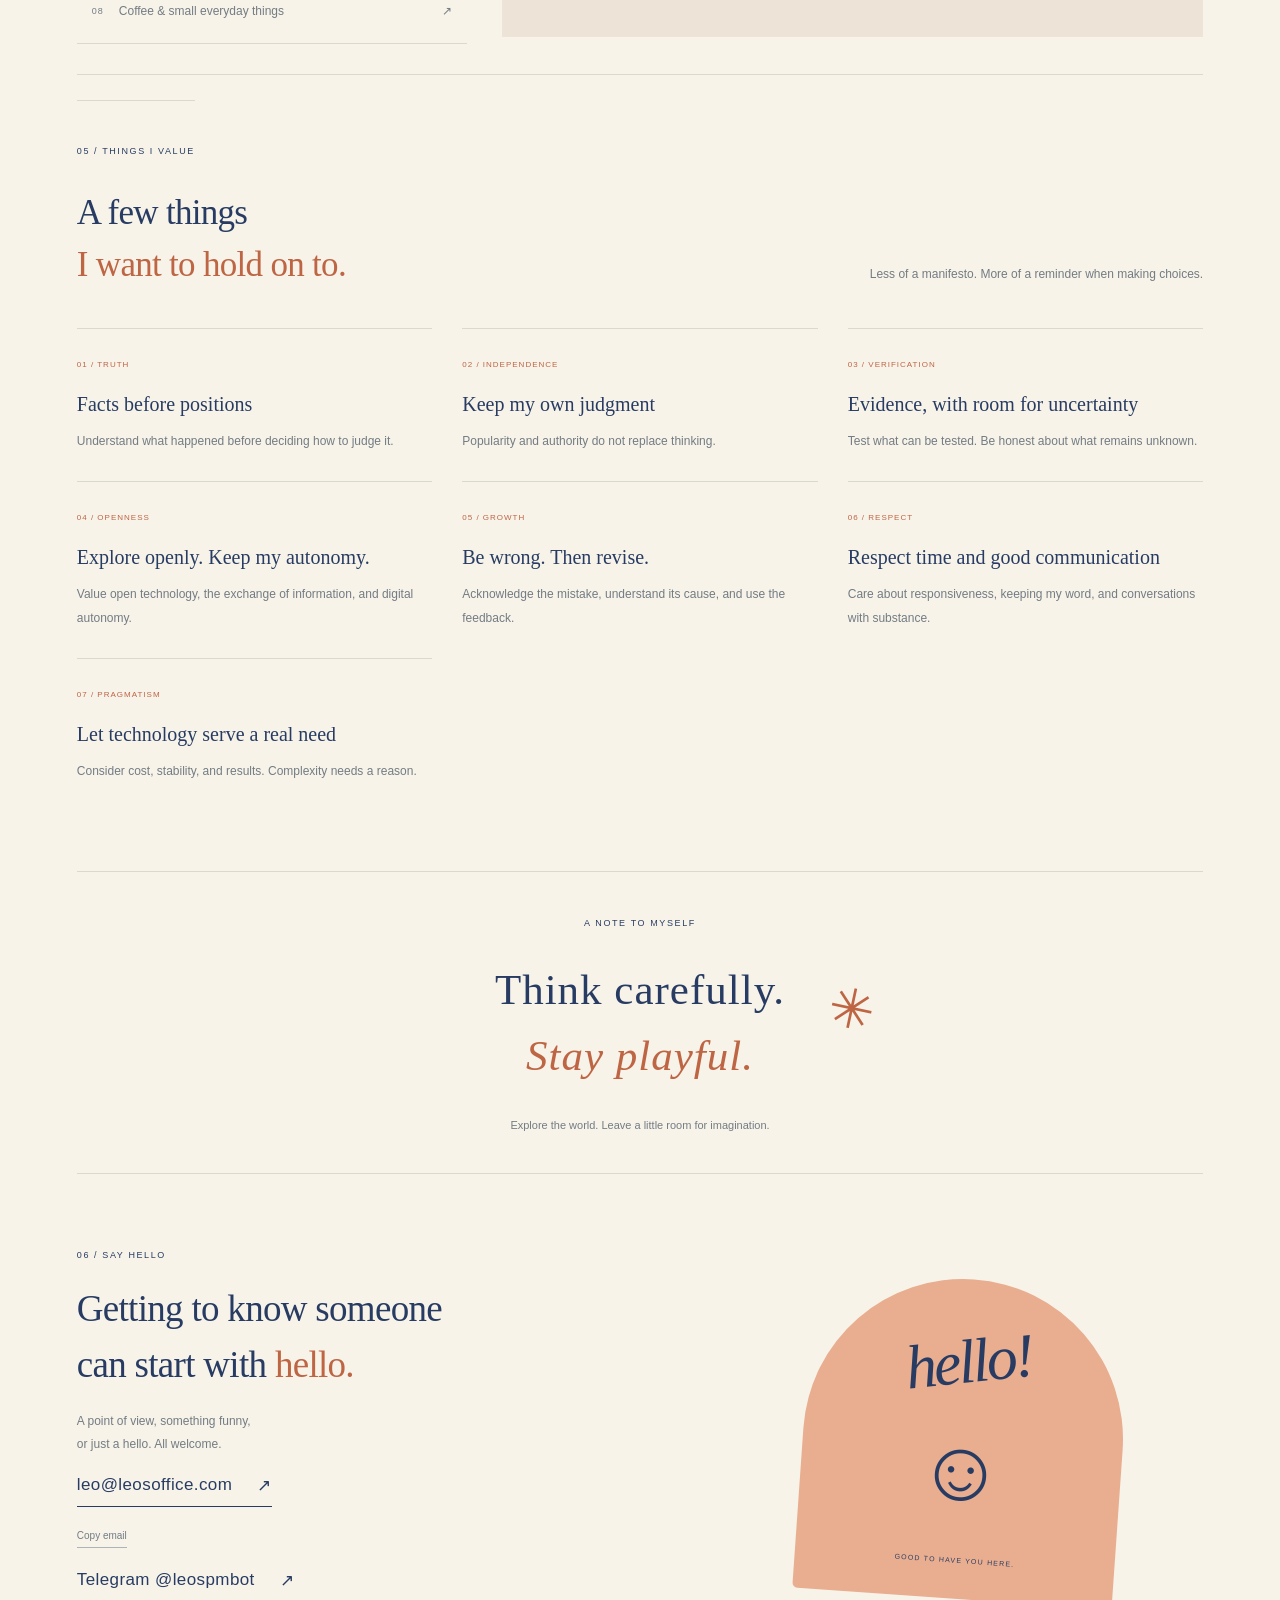
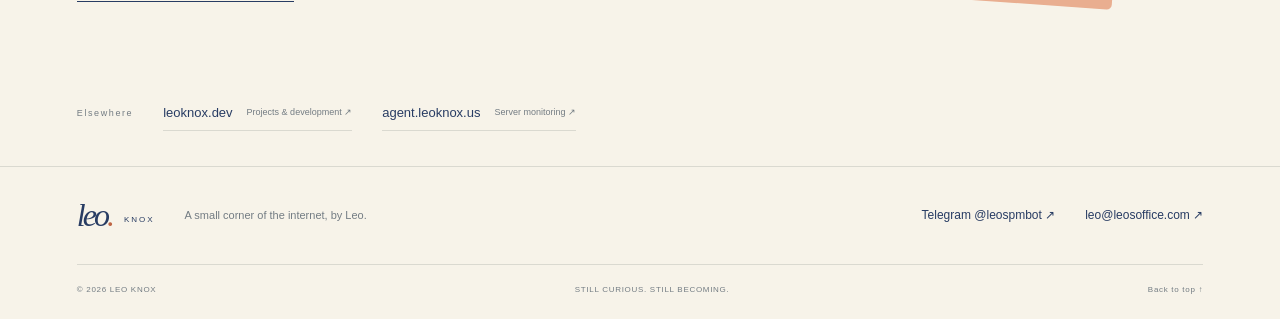
==== commit e6be12ba: "Canonicalize to www, deploy only dist via Workers, add Telegram contact - scripts/build.py: publish " ====
--- a/index.html
+++ b/index.html
@@ -1,8 +1,8 @@
-<!doctype html><html lang="en"><head><meta charset="utf-8"><meta name="viewport" content="width=device-width, initial-scale=1"><title>Leo Knox | Curious, independent, and here for the interesting bits</title><meta name="description" content="Meet Leo Knox: curious, independent, and hands-on. Technology, Minecraft, visual experiences, cities, AI, fitness, coffee, and how I make sense of the world."><meta name="robots" content="index,follow,max-image-preview:large"><meta name="theme-color" content="#f7f3e9"><link rel="canonical" href="https://leoknox.me/"><link rel="alternate" hreflang="en" href="https://leoknox.me/"><link rel="alternate" hreflang="zh-Hant" href="https://leoknox.me/zh-hant/"><link rel="alternate" hreflang="zh-Hans" href="https://leoknox.me/zh-hans/"><link rel="alternate" hreflang="x-default" href="https://leoknox.me/"><meta property="og:type" content="profile"><meta property="og:locale" content="en_US"><meta property="og:site_name" content="Leo Knox"><meta property="og:title" content="Leo Knox | Curious, independent, and here for the interesting bits"><meta property="og:description" content="Meet Leo Knox: curious, independent, and hands-on. Technology, Minecraft, visual experiences, cities, AI, fitness, coffee, and how I make sense of the world."><meta property="og:url" content="https://leoknox.me/"><meta property="og:image" content="https://leoknox.me/assets/og-en.png"><meta property="og:image:width" content="1200"><meta property="og:image:height" content="630"><meta property="og:image:alt" content="Leo Knox | Curious, independent, and here for the interesting bits"><meta name="twitter:card" content="summary_large_image"><meta name="twitter:title" content="Leo Knox | Curious, independent, and here for the interesting bits"><meta name="twitter:description" content="Meet Leo Knox: curious, independent, and hands-on. Technology, Minecraft, visual experiences, cities, AI, fitness, coffee, and how I make sense of the world."><meta name="twitter:image" content="https://leoknox.me/assets/og-en.png"><link rel="icon" type="image/svg+xml" href="assets/favicon.svg"><link rel="stylesheet" href="assets/style.css"><script type="application/ld+json">{"@context": "https://schema.org", "@type": "ProfilePage", "name": "Leo Knox | Curious, independent, and here for the interesting bits", "url": "https://leoknox.me/", "description": "Meet Leo Knox: curious, independent, and hands-on. Technology, Minecraft, visual experiences, cities, AI, fitness, coffee, and how I make sense of the world.", "inLanguage": "en", "mainEntity": {"@type": "Person", "name": "Leo Knox", "alternateName": "Leo", "email": "leo@leosoffice.com", "url": "https://leoknox.me/"}}</script><script type="module" src="assets/main.js"></script></head><body><a class="skip" href="#main">Skip to content</a><header><a class="brand" href="./" aria-label="Leo’s personal homepage">leo<span>.</span><small>KNOX</small></a><button class="menu" aria-expanded="false" aria-controls="nav">Menu ＋</button><nav id="nav" aria-label="Main navigation"><a href="#person">About me</a><a href="#mind">How I think</a><a href="#interests">Interests</a><a href="#contact">Say hello</a></nav><div class="language-switch" aria-label="Choose a language"><a href="./" lang="en" hreflang="en" data-language="en" aria-current="page">EN</a><a href="zh-hant/" lang="zh-Hant" hreflang="zh-Hant" data-language="zh-Hant" >繁體</a><a href="zh-hans/" lang="zh-Hans" hreflang="zh-Hans" data-language="zh-Hans" >简体</a></div></header><div id="language-suggestion" class="language-suggestion" hidden><a id="suggested-language" href="./"></a><button id="dismiss-language" aria-label="Dismiss language suggestion / 關閉語言提示 / 关闭语言提示">×</button></div><main id="main"><section class="hero" id="hello"><div class="hero-copy"><div class="eyebrow"><span class="tiny-star">✳</span> A SMALL CORNER OF THE INTERNET</div><h1>Hi, I’m <span>Leo.</span><br>I take things seriously.<br><em>And have fun with them.</em></h1><p>I ask why, then like to try things for myself.<br>Facts and logic matter to me. So do games, good jokes, and new experiences.</p><a class="intro-link" href="#person">Scroll down. Get to know me. <span>↓</span></a><div class="hero-foot"><span>LEO KNOX / PERSONAL SPACE</span><span>More than code.</span></div></div><div class="identity-art"><div class="paper-back"></div><div class="identity-paper"><div class="paper-top"><span>A WORK IN PROGRESS</span><span>↗</span></div><div class="name-art" aria-label="Leo Knox">Leo<span>Knox<sup>✳</sup></span></div><div class="paper-bottom"><span>CURIOUS · INDEPENDENT · A LITTLE PLAYFUL</span><span>ME, STILL BECOMING.</span></div></div><div class="art-sticker">HELLO,<br>NICE TO MEET YOU :)</div><span class="art-caption">This page, like me, is still taking shape.</span></div></section><div class="small-strip"><span>Stay curious</span><b>✳</b><span>Think for myself</span><b>✳</b><span>Serious, but playful</span><b>✳</b><span>Still becoming</span></div>
+<!doctype html><html lang="en"><head><meta charset="utf-8"><meta name="viewport" content="width=device-width, initial-scale=1"><title>Leo Knox | Curious, independent, and here for the interesting bits</title><meta name="description" content="Meet Leo Knox: curious, independent, and hands-on. Technology, Minecraft, visual experiences, cities, AI, fitness, coffee, and how I make sense of the world."><meta name="robots" content="index,follow,max-image-preview:large"><meta name="theme-color" content="#f7f3e9"><link rel="canonical" href="https://www.leoknox.me/"><link rel="alternate" hreflang="en" href="https://www.leoknox.me/"><link rel="alternate" hreflang="zh-Hant" href="https://www.leoknox.me/zh-hant/"><link rel="alternate" hreflang="zh-Hans" href="https://www.leoknox.me/zh-hans/"><link rel="alternate" hreflang="x-default" href="https://www.leoknox.me/"><meta property="og:type" content="profile"><meta property="og:locale" content="en_US"><meta property="og:site_name" content="Leo Knox"><meta property="og:title" content="Leo Knox | Curious, independent, and here for the interesting bits"><meta property="og:description" content="Meet Leo Knox: curious, independent, and hands-on. Technology, Minecraft, visual experiences, cities, AI, fitness, coffee, and how I make sense of the world."><meta property="og:url" content="https://www.leoknox.me/"><meta property="og:image" content="https://www.leoknox.me/assets/og-en.png"><meta property="og:image:width" content="1200"><meta property="og:image:height" content="630"><meta property="og:image:alt" content="Leo Knox | Curious, independent, and here for the interesting bits"><meta name="twitter:card" content="summary_large_image"><meta name="twitter:title" content="Leo Knox | Curious, independent, and here for the interesting bits"><meta name="twitter:description" content="Meet Leo Knox: curious, independent, and hands-on. Technology, Minecraft, visual experiences, cities, AI, fitness, coffee, and how I make sense of the world."><meta name="twitter:image" content="https://www.leoknox.me/assets/og-en.png"><link rel="icon" type="image/svg+xml" href="assets/favicon.svg"><link rel="stylesheet" href="assets/style.css"><script type="application/ld+json">{"@context": "https://schema.org", "@type": "ProfilePage", "name": "Leo Knox | Curious, independent, and here for the interesting bits", "url": "https://www.leoknox.me/", "description": "Meet Leo Knox: curious, independent, and hands-on. Technology, Minecraft, visual experiences, cities, AI, fitness, coffee, and how I make sense of the world.", "inLanguage": "en", "mainEntity": {"@type": "Person", "name": "Leo Knox", "alternateName": "Leo", "email": "leo@leosoffice.com", "url": "https://www.leoknox.me/", "sameAs": ["https://t.me/leospmbot", "https://www.leoknox.dev/"]}}</script><script type="module" src="assets/main.js"></script></head><body><a class="skip" href="#main">Skip to content</a><header><a class="brand" href="./" aria-label="Leo’s personal homepage">leo<span>.</span><small>KNOX</small></a><button class="menu" aria-expanded="false" aria-controls="nav">Menu ＋</button><nav id="nav" aria-label="Main navigation"><a href="#person">About me</a><a href="#mind">How I think</a><a href="#interests">Interests</a><a href="#contact">Say hello</a></nav><div class="language-switch" aria-label="Choose a language"><a href="./" lang="en" hreflang="en" data-language="en" aria-current="page">EN</a><a href="zh-hant/" lang="zh-Hant" hreflang="zh-Hant" data-language="zh-Hant" >繁體</a><a href="zh-hans/" lang="zh-Hans" hreflang="zh-Hans" data-language="zh-Hans" >简体</a></div></header><div id="language-suggestion" class="language-suggestion" hidden><a id="suggested-language" href="./"></a><button id="dismiss-language" aria-label="Dismiss language suggestion / 關閉語言提示 / 关闭语言提示">×</button></div><main id="main"><section class="hero" id="hello"><div class="hero-copy"><div class="eyebrow"><span class="tiny-star">✳</span> A SMALL CORNER OF THE INTERNET</div><h1>Hi, I’m <span>Leo.</span><br>I take things seriously.<br><em>And have fun with them.</em></h1><p>I ask why, then like to try things for myself.<br>Facts and logic matter to me. So do games, good jokes, and new experiences.</p><a class="intro-link" href="#person">Scroll down. Get to know me. <span>↓</span></a><div class="hero-foot"><span>LEO KNOX / PERSONAL SPACE</span><span>More than code.</span></div></div><div class="identity-art"><div class="paper-back"></div><div class="identity-paper"><div class="paper-top"><span>A WORK IN PROGRESS</span><span>↗</span></div><div class="name-art" aria-label="Leo Knox">Leo<span>Knox<sup>✳</sup></span></div><div class="paper-bottom"><span>CURIOUS · INDEPENDENT · A LITTLE PLAYFUL</span><span>ME, STILL BECOMING.</span></div></div><div class="art-sticker">HELLO,<br>NICE TO MEET YOU :)</div><span class="art-caption">This page, like me, is still taking shape.</span></div></section><div class="small-strip"><span>Stay curious</span><b>✳</b><span>Think for myself</span><b>✳</b><span>Serious, but playful</span><b>✳</b><span>Still becoming</span></div>
 <section class="person-section" id="person"><div class="section-label"><span>01 / A LITTLE ABOUT ME</span><span>A closer look</span></div><div class="person-intro"><h2>Thoughtful and playful.<br><span>Both are me.</span></h2><p>Sometimes I follow a question all the way down.<br>Sometimes I just want to see how far a ridiculous idea can go.</p></div><div class="trait-grid"><article><span class="trait-symbol">?</span><span class="trait-num">01</span><h3>Ask why. Then try it.</h3><p>Knowing what something is rarely feels like the end. I explore, experiment, look at the results, and adjust what I think.</p><span class="trait-tag">Curiosity likes a little action.</span></article><article><span class="trait-symbol">◎</span><span class="trait-num">02</span><h3>A good answer still needs evidence.</h3><p>An answer from an authority or an AI is still worth checking. I want to know what is fact, what is inference, and what is a guess.</p><span class="trait-tag">Independent judgment. Room to change.</span></article><article><span class="trait-symbol">✳</span><span class="trait-num">03</span><h3>Serious about details. Open to absurdity.</h3><p>I like memes, teasing, and ideas that go a little off the rails. Careful thinking and a sense of humor belong in the same room.</p><span class="trait-tag">A little internet weirdness included.</span></article></div></section>
 <section class="mind-section" id="mind"><span class="eyebrow">02 / HOW I THINK</span><div class="person-intro"><h2>I care about<br><span>how a conclusion holds up.</span></h2><p>I put individual problems back into their systems, look for causes, and leave room for new evidence.<br>Thinking is a loop, rather than a verdict.</p></div><ol class="thinking-loop"><li><span>01</span>Observe & analyze</li><li><span>02</span>Find patterns</li><li><span>03</span>Get to the core</li><li><span>04</span>Apply elsewhere</li><li><span>05</span>Test in practice</li><li><span>06</span>Revise</li><li><span>07</span>Bring the feedback back</li></ol><p class="mind-note">Separate facts from opinions. Look for root causes. Change the judgment when the evidence changes.</p></section>
 <section class="habit-section" id="habits"><div class="habit-title"><span class="eyebrow">03 / MY LITTLE PATTERNS</span><h2>A digital life.<br><span>A human pace.</span></h2><p>I tinker with tools, notice patterns,<br>and make room for small experiences.</p><span class="hand-note">try. adjust. try again. ↗</span></div><div class="habit-list"><article><span>01</span><div><h3>Keep a record. Compare. Reflect.</h3><p>I like keeping useful data and the steps that matter, comparing changes over time, and looking for the longer pattern.</p></div></article><article><span>02</span><div><h3>Make my tools work my way.</h3><p>I enjoy configuring and reshaping my digital environment. Transparency, flexibility, and having a choice matter to me.</p></div></article><article><span>03</span><div><h3>Notice how things are going.</h3><p>I record training and pay attention to how I feel. Beyond the gym, I also make small adjustments to find what works for me.</p></div></article><article><span>04</span><div><h3>Leave room for things that are just interesting.</h3><p>Coffee I enjoy, a beautiful video, or a good conversation can make a day better. They do not need a grand justification.</p></div></article></div></section>
 <section class="interest-section" id="interests"><div class="section-label"><span>04 / THINGS THAT CATCH MY EYE</span></div><div class="interest-heading"><h2>Curiosity reaches<br><span>beyond the screen.</span></h2><p>Some interests start with a question. Others start with an experience.<br>The discoveries along the way keep me interested.</p></div><div class="interest-layout"><div class="interest-tabs" role="group" aria-label="Choose an interest"><button data-interest="technology" aria-controls="interest-technology" aria-pressed="true"><span>01</span> Technology & the internet <b>↗</b></button><button data-interest="minecraft" aria-controls="interest-minecraft" aria-pressed="false"><span>02</span> Minecraft & virtual worlds <b>↗</b></button><button data-interest="visuals" aria-controls="interest-visuals" aria-pressed="false"><span>03</span> Devices & visual experiences <b>↗</b></button><button data-interest="cities" aria-controls="interest-cities" aria-pressed="false"><span>04</span> Travel & cities <b>↗</b></button><button data-interest="ai" aria-controls="interest-ai" aria-pressed="false"><span>05</span> AI & what comes next <b>↗</b></button><button data-interest="culture" aria-controls="interest-culture" aria-pressed="false"><span>06</span> Society, culture & internet humor <b>↗</b></button><button data-interest="fitness" aria-controls="interest-fitness" aria-pressed="false"><span>07</span> Fitness & self-management <b>↗</b></button><button data-interest="coffee" aria-controls="interest-coffee" aria-pressed="false"><span>08</span> Coffee & small everyday things <b>↗</b></button></div><div class="interest-panels" aria-live="polite"><article class="interest-view" id="interest-technology" data-interest-panel="technology"><div class="interest-illustration" aria-hidden="true"><span>&lt;/&gt;</span><i>✳</i></div><div class="interest-text"><span>HOW THINGS WORK</span><h3>Technology & the internet</h3><p>From network protocols to operating systems, servers, and security, I like understanding the mechanisms—and building and testing things myself.</p><span class="interest-caption">What can it do? And how does it work?</span></div></article><article class="interest-view" id="interest-minecraft" data-interest-panel="minecraft"><div class="interest-illustration" aria-hidden="true"><span>▦</span><i>✳</i></div><div class="interest-text"><span>WORLDS TO EXPLORE</span><h3>Minecraft & virtual worlds</h3><p>I enjoy the freedom to explore and create in Minecraft, along with the interactions, communities, and players from different language backgrounds.</p><span class="interest-caption">There is a world to explore, and people to share it with.</span></div></article><article class="interest-view" id="interest-visuals" data-interest-panel="visuals"><div class="interest-illustration" aria-hidden="true"><span>◉</span><i>✳</i></div><div class="interest-text"><span>DETAILS YOU CAN FEEL</span><h3>Devices & visual experiences</h3><p>Displays, HDR, high refresh rates, hardware, and the feel of a system catch my attention. Specs help, but I still want to see the result for myself.</p><span class="interest-caption">Sometimes a beautiful image is its own reward.</span></div></article><article class="interest-view" id="interest-cities" data-interest-panel="cities"><div class="interest-illustration" aria-hidden="true"><span>↗</span><i>✳</i></div><div class="interest-text"><span>OUTSIDE THE SCREEN</span><h3>Travel & cities</h3><p>I enjoy different cities and environments, noticing transport, infrastructure, public services, and ways of living. Travel is also a way of understanding how the world works.</p><span class="interest-caption">Look at the view. Then look at how the city runs.</span></div></article><article class="interest-view" id="interest-ai" data-interest-panel="ai"><div class="interest-illustration" aria-hidden="true"><span>✧</span><i>✳</i></div><div class="interest-text"><span>TOOLS AND QUESTIONS</span><h3>AI & what comes next</h3><p>I use AI, but I also question its limits, reasoning, and mistakes. It is both a collaborator and something I want to understand better.</p><span class="interest-caption">Embrace the tool. Keep the judgment.</span></div></article><article class="interest-view" id="interest-culture" data-interest-panel="culture"><div class="interest-illustration" aria-hidden="true"><span>!?</span><i>✳</i></div><div class="interest-text"><span>IDEAS WORTH SHARING</span><h3>Society, culture & internet humor</h3><p>An everyday event can lead me into a conversation about history, institutions, incentives, or behavior. Memes and wildly exaggerated ideas have a place too.</p><span class="interest-caption">A conversation can go deep—or get delightfully weird.</span></div></article><article class="interest-view" id="interest-fitness" data-interest-panel="fitness"><div class="interest-illustration" aria-hidden="true"><span>↟</span><i>✳</i></div><div class="interest-text"><span>NOTICE THE PROGRESS</span><h3>Fitness & self-management</h3><p>Training, records, and observation help me understand how I am doing. I like having data alongside my own impressions when I look for progress.</p><span class="interest-caption">Notice what changed. Adjust the next step.</span></div></article><article class="interest-view" id="interest-coffee" data-interest-panel="coffee"><div class="interest-illustration" aria-hidden="true"><span>~</span><i>✳</i></div><div class="interest-text"><span>SMALL THINGS MATTER</span><h3>Coffee & small everyday things</h3><p>Coffee that tastes right, a relaxed but interesting conversation, or a sudden idea can make an ordinary day more enjoyable.</p><span class="interest-caption">Small things are worth paying attention to.</span></div></article></div></div></section>
 <section class="principle-section" id="principles"><span class="eyebrow">05 / THINGS I VALUE</span><div class="person-intro"><h2>A few things<br><span>I want to hold on to.</span></h2><p>Less of a manifesto. More of a reminder when making choices.</p></div><div class="principle-grid"><article><span>01 / TRUTH</span><h3>Facts before positions</h3><p>Understand what happened before deciding how to judge it.</p></article><article><span>02 / INDEPENDENCE</span><h3>Keep my own judgment</h3><p>Popularity and authority do not replace thinking.</p></article><article><span>03 / VERIFICATION</span><h3>Evidence, with room for uncertainty</h3><p>Test what can be tested. Be honest about what remains unknown.</p></article><article><span>04 / OPENNESS</span><h3>Explore openly. Keep my autonomy.</h3><p>Value open technology, the exchange of information, and digital autonomy.</p></article><article><span>05 / GROWTH</span><h3>Be wrong. Then revise.</h3><p>Acknowledge the mistake, understand its cause, and use the feedback.</p></article><article><span>06 / RESPECT</span><h3>Respect time and good communication</h3><p>Care about responsiveness, keeping my word, and conversations with substance.</p></article><article><span>07 / PRAGMATISM</span><h3>Let technology serve a real need</h3><p>Consider cost, stability, and results. Complexity needs a reason.</p></article></div></section>
 <section class="notebook"><span class="eyebrow">A NOTE TO MYSELF</span><p>Think carefully.<br><span>Stay playful.</span><i>✳</i></p><span>Explore the world. Leave a little room for imagination.</span></section>
-<section class="contact-section" id="contact"><div><span class="eyebrow">06 / SAY HELLO</span><h2>Getting to know someone<br>can start with<span> hello.</span></h2><p>A point of view, something funny,<br>or just a hello. All welcome.</p><a class="email" href="mailto:leo@leosoffice.com">leo@leosoffice.com <span>↗</span></a><button id="copy-email" data-copied="Copied ✓" data-copy-status="Email copied." data-copy-fail="Please copy manually: leo@leosoffice.com">Copy email</button><p id="copy-status" role="status"></p></div><div class="contact-art" aria-hidden="true"><span>hello!</span><i>☺</i><small>GOOD TO HAVE YOU HERE.</small></div></section></main><section class="friends"><span class="eyebrow">Elsewhere</span><a href="https://leoknox.dev/">leoknox.dev <span>Projects & development ↗</span></a><a href="https://agent.leoknox.us/">agent.leoknox.us <span>Server monitoring ↗</span></a></section><footer><a class="brand" href="./">leo<span>.</span><small>KNOX</small></a><span>A small corner of the internet, by Leo.</span><a href="mailto:leo@leosoffice.com">leo@leosoffice.com ↗</a><div class="footer-bottom"><span>© 2026 LEO KNOX</span><span>STILL CURIOUS. STILL BECOMING.</span><a href="#main">Back to top ↑</a></div></footer></body></html>+<section class="contact-section" id="contact"><div><span class="eyebrow">06 / SAY HELLO</span><h2>Getting to know someone<br>can start with<span> hello.</span></h2><p>A point of view, something funny,<br>or just a hello. All welcome.</p><a class="email" href="mailto:leo@leosoffice.com">leo@leosoffice.com <span>↗</span></a><button id="copy-email" data-copied="Copied ✓" data-copy-status="Email copied." data-copy-fail="Please copy manually: leo@leosoffice.com">Copy email</button><a class="email tg" href="https://t.me/leospmbot">Telegram @leospmbot <span>↗</span></a><p id="copy-status" role="status"></p></div><div class="contact-art" aria-hidden="true"><span>hello!</span><i>☺</i><small>GOOD TO HAVE YOU HERE.</small></div></section></main><section class="friends"><span class="eyebrow">Elsewhere</span><a href="https://www.leoknox.dev/">leoknox.dev <span>Projects & development ↗</span></a><a href="https://agent.leoknox.us/">agent.leoknox.us <span>Server monitoring ↗</span></a></section><footer><a class="brand" href="./">leo<span>.</span><small>KNOX</small></a><span>A small corner of the internet, by Leo.</span><a class="footer-tg" href="https://t.me/leospmbot">Telegram @leospmbot ↗</a><a href="mailto:leo@leosoffice.com">leo@leosoffice.com ↗</a><div class="footer-bottom"><span>© 2026 LEO KNOX</span><span>STILL CURIOUS. STILL BECOMING.</span><a href="#main">Back to top ↑</a></div></footer></body></html>
--- a/assets/style.css
+++ b/assets/style.css
@@ -1,3 +1,5 @@
 :root{--paper:#f7f3e9;--ink:#283c63;--muted:#737c83;--line:#dad9d0;--orange:#be6544;--peach:#ecb395;--serif:Georgia,'Songti SC','STSong',serif}*{box-sizing:border-box}html{scroll-behavior:smooth;scroll-padding-top:28px}body{margin:0;background:var(--paper);color:var(--ink);font-family:Arial,'PingFang SC','Microsoft YaHei',sans-serif;-webkit-font-smoothing:antialiased}a{color:inherit;text-decoration:none}button{font:inherit;cursor:pointer}p{line-height:1.95}h1,h2,h3,p{margin-top:0}h1,h2,h3{font-weight:500}a:focus-visible,button:focus-visible{outline:2px solid var(--orange);outline-offset:6px}::selection{background:#efc9ac;color:var(--ink)}header,main,footer{max-width:1440px;margin:auto}header{height:100px;display:flex;align-items:center;gap:35px;padding:0 6%;border-bottom:1px solid var(--line)}.brand{display:inline-flex;align-items:baseline;font-family:var(--serif);font-size:39px;letter-spacing:-3px;font-style:italic}.brand>span{color:var(--orange)}.brand small{font-family:Arial,sans-serif;font-size:8px;font-style:normal;letter-spacing:2px;margin-left:12px;align-self:center;margin-top:9px}.header-mail{font-size:9px;letter-spacing:1px;display:flex;gap:25px;border-bottom:1px solid var(--ink);padding-bottom:7px}.header-mail>span{font-size:15px}nav{display:flex;gap:33px;margin:auto;font-size:12px}nav a:hover{color:var(--orange)}.menu{display:none}.hero{display:grid;grid-template-columns:1.05fr 1fr;gap:55px;padding:65px 6% 60px;align-items:center}.eyebrow{font-size:9px;letter-spacing:1.6px;line-height:1.8}.hero .eyebrow{display:flex;gap:10px;align-items:center}.tiny-star{color:var(--orange);font-size:22px}.hero h1{font-size:clamp(38px,4.3vw,62px);line-height:1.35;letter-spacing:-2px;margin:24px 0}.hero h1>span{font-family:var(--serif);font-style:italic;font-size:1.13em}.hero h1 em{font-style:normal;color:var(--orange);position:relative;display:inline-block}.hero h1 em:after{content:'';height:9px;border-top:2px solid #be65446b;position:absolute;left:0;right:0;bottom:-7px;border-radius:50%;transform:rotate(-3deg)}.hero p{font-size:14px;color:var(--muted);line-height:2;margin-bottom:30px}.intro-link{display:inline-flex;align-items:center;gap:27px;border-bottom:1px solid #9da7ac;padding:0 0 10px;font-size:12px}.intro-link>span{font-size:18px}.intro-link:hover{color:var(--orange)}.hero-foot{font-size:8px;letter-spacing:.7px;display:flex;justify-content:space-between;gap:20px;margin-top:50px;color:var(--muted)}.identity-art{position:relative;padding:15px 12px 40px 20px;min-height:480px;display:flex;align-items:center;justify-content:center}.paper-back{position:absolute;inset:13px 10px 45px 25px;background:#e6d4bf;transform:rotate(7deg)}.identity-paper{position:relative;background:#e9ad8d;width:100%;min-height:403px;padding:25px 25px 20px;display:flex;flex-direction:column;justify-content:space-between;transform:rotate(-5deg);box-shadow:0 12px 18px #74644a12;background-image:linear-gradient(#7949270c 1px,transparent 1px);background-size:100% 25px}.paper-top,.paper-bottom{font-size:8px;letter-spacing:.8px;display:flex;align-items:center;justify-content:space-between;gap:10px}.paper-top>span:last-child{font-size:23px}.paper-bottom{font-size:8px}.paper-bottom>span:last-child{font-size:6px;letter-spacing:1px}.name-art{font-family:var(--serif);font-size:105px;letter-spacing:-7px;line-height:.91;font-style:italic;margin:10px 0 15px 7px}.name-art>span{display:block;margin-left:32px;position:relative}.name-art sup{position:absolute;top:-38px;right:-8px;font-style:normal;font-size:56px;letter-spacing:0}.art-sticker{position:absolute;right:-7px;bottom:65px;background:var(--ink);color:var(--paper);transform:rotate(8deg);padding:17px 20px;font-size:8px;line-height:1.8;letter-spacing:1px;box-shadow:3px 3px 0 #283c6325}.art-caption{position:absolute;bottom:4px;left:25px;font-family:var(--serif);font-size:12px;color:var(--muted);transform:rotate(-3deg)}.small-strip{display:flex;justify-content:space-between;gap:20px;align-items:center;margin:0 6%;padding:22px 0;border-top:1px solid var(--line);border-bottom:1px solid var(--line);font-size:11px}.small-strip b{color:var(--orange);font-size:17px}.person-section{padding:65px 6%}.section-label{font-size:9px;letter-spacing:1.4px;display:flex;align-items:center;justify-content:space-between;color:var(--muted);gap:25px}.section-label>span:last-child{letter-spacing:1px}.person-intro,.interest-heading{display:flex;align-items:end;justify-content:space-between;gap:40px;margin:28px 0 36px}h2{font-size:35px;line-height:1.5;letter-spacing:-1px;margin-bottom:0}h2>span{font-family:var(--serif);color:var(--orange)}.person-intro>p,.interest-heading>p{color:var(--muted);font-size:12px;margin:0 0 5px}.trait-grid{display:grid;grid-template-columns:repeat(3,1fr);gap:24px}.trait-grid article{position:relative;padding:25px 22px 22px;border:1px solid var(--line);border-radius:130px 130px 0 0;background:#f1efe5}.trait-grid article:nth-child(2){background:#ebece3}.trait-grid article:nth-child(3){background:#f1e6dc}.trait-symbol{font-family:var(--serif);font-size:59px;font-weight:400;height:110px;display:flex;align-items:center;justify-content:center}.trait-num{position:absolute;top:105px;left:24px;font-size:9px;color:var(--muted)}.trait-grid h3{font-size:18px;margin:25px 0 13px;line-height:1.7}.trait-grid p{font-size:12px;color:var(--muted);margin-bottom:25px}.trait-tag{font-size:9px;padding-top:15px;border-top:1px solid #c5c6bb;display:block;color:#6e7778}.habit-section{padding:58px 6% 65px;background:#eaece4;display:grid;grid-template-columns:1fr 1fr;gap:70px;border-top:1px solid var(--line);border-bottom:1px solid var(--line)}.habit-title h2{margin:24px 0 20px}.habit-title>p{font-size:12px;color:var(--muted)}.hand-note{display:block;font:italic 21px var(--serif);transform:rotate(-6deg);color:var(--orange);margin-top:40px}.habit-list article{display:flex;gap:23px;padding:25px 0;border-bottom:1px solid #c7cec1}.habit-list article:first-child{padding-top:0}.habit-list article>span{font:italic 22px var(--serif);color:var(--orange);padding-top:4px}.habit-list h3{font-size:18px;margin:0 0 10px}.habit-list p{font-size:12px;color:var(--muted);margin:0}.interest-section{padding:65px 6%}.interest-layout{display:grid;grid-template-columns:1fr 1.8fr;border-top:1px solid var(--line);border-bottom:1px solid var(--line);gap:35px;padding:30px 0}.interest-tabs{display:flex;flex-direction:column}.interest-tabs button{font-size:13px;text-align:left;background:transparent;color:var(--muted);border:0;border-bottom:1px solid var(--line);padding:24px 15px;display:flex;align-items:center;gap:15px}.interest-tabs button>span{font-size:9px;letter-spacing:1px}.interest-tabs button>b{font-weight:400;margin-left:auto}.interest-tabs button[aria-pressed=true]{background:#283c63;color:var(--paper);border-color:var(--ink)}.interest-tabs button:hover{color:var(--orange)}.interest-tabs button[aria-pressed=true]:hover{color:var(--paper)}.interest-view{background:#eee3d7;display:grid;grid-template-columns:.9fr 1.1fr;padding:30px 23px;align-items:center;gap:25px;min-height:300px}.interest-illustration{position:relative;border-radius:50%;border:1px solid #caa98e;aspect-ratio:1;display:grid;place-items:center;color:var(--ink);max-width:180px;width:100%}.interest-illustration>span{font:italic 38px var(--serif);letter-spacing:-3px}.interest-illustration i{position:absolute;right:-1px;top:0;font-style:normal;color:var(--orange);font-size:40px}.interest-text>span:first-child{font-size:7px;letter-spacing:1.1px;color:var(--muted)}.interest-text h3{font-size:21px;line-height:1.5;margin:19px 0 13px}.interest-text p{font-size:12px;color:#6d7476;line-height:1.9}.interest-caption{font-size:10px;color:var(--orange);display:block;margin-top:20px;line-height:1.8}.notebook{margin:0 6% 65px;padding:40px 0;text-align:center;border-top:1px solid var(--line);border-bottom:1px solid var(--line)}.notebook>p{font-family:var(--serif);font-size:48px;line-height:1.55;letter-spacing:1px;position:relative;width:fit-content;margin:25px auto}.notebook>p>span{font-style:italic;color:var(--orange)}.notebook>p>i{font-size:55px;font-style:normal;position:absolute;right:-90px;top:10px;color:var(--orange);transform:rotate(12deg)}.notebook>span:last-child{font-size:11px;color:var(--muted)}.contact-section{padding:5px 6% 60px;display:grid;grid-template-columns:1.2fr 1fr;gap:70px;align-items:center}.contact-section h2{margin:18px 0;font-size:37px}.contact-section p{font-size:12px;color:var(--muted)}.email{font-size:17px;letter-spacing:.4px;border-bottom:1px solid var(--ink);padding:6px 0 10px;display:inline-flex;gap:25px;align-items:center}.email:hover{color:var(--orange)}#copy-email{background:transparent;border:0;border-bottom:1px solid #adb4b7;padding:5px 0 6px;color:var(--muted);font-size:10px;display:block;margin-top:18px}#copy-status{min-height:22px;font-size:11px}.contact-art{background:#e9ae90;color:var(--ink);border-radius:50% 50% 5px 5px;min-height:320px;padding:35px;display:flex;flex-direction:column;justify-content:space-between;align-items:center;transform:rotate(4deg);max-width:320px;width:100%;justify-self:center}.contact-art>span{font:italic 62px var(--serif);letter-spacing:-3px;margin-top:12px;transform:rotate(-10deg)}.contact-art>i{font-size:86px;font-style:normal;line-height:1;margin:5px 0 20px}.contact-art>small{font-size:7px;letter-spacing:1.2px}footer{border-top:1px solid var(--line);padding:30px 6% 25px;display:flex;align-items:center;gap:30px;flex-wrap:wrap}footer>.brand{font-size:32px}footer>span{font-size:11px;color:var(--muted)}footer>a:last-of-type{font-size:12px;margin-left:auto}.footer-bottom{width:100%;border-top:1px solid var(--line);padding-top:20px;display:flex;justify-content:space-between;gap:25px;font-size:8px;color:var(--muted);letter-spacing:.7px}.skip{position:absolute;top:-100px}.skip:focus{top:10px;left:10px;padding:12px;background:var(--paper);z-index:10}.error-page{padding:80px 6%;min-height:70vh}.error-page h1{font-size:50px;line-height:1.5}.error-page p{font-size:14px;color:var(--muted)}.no-js p{font-size:13px;color:var(--muted)}@media(min-width:1440px){body{max-width:1440px;margin:auto;border-left:1px solid var(--line);border-right:1px solid var(--line)}}@media(max-width:1050px){.hero{gap:35px}.identity-art{min-height:440px;padding-left:10px}.identity-paper{min-height:370px;padding:22px}.name-art{font-size:90px}.name-art>span{margin-left:18px}.name-art sup{font-size:45px;right:-2px}.paper-bottom>span:last-child{display:none}.trait-grid{gap:17px}.trait-grid h3{font-size:16px}.habit-section{gap:45px}.interest-layout{gap:25px}.interest-view{padding:25px 20px;gap:20px;grid-template-columns:.8fr 1.2fr}.interest-illustration>span{font-size:30px}.interest-text h3{font-size:19px}.contact-section{gap:40px}}@media(max-width:760px){header{height:78px;gap:20px;position:relative}.brand{font-size:33px}.brand small{font-size:7px;margin-left:9px}.header-mail{margin-left:auto;font-size:8px;gap:13px}.menu{display:block;background:transparent;border:1px solid var(--line);color:var(--ink);padding:8px 10px;font-size:10px;order:3}nav{display:none;position:absolute;left:0;right:0;top:77px;background:var(--paper);border-bottom:1px solid var(--line);padding:25px 6%;z-index:10;gap:25px;font-size:12px}nav.open{display:flex}.hero{padding:40px 6% 35px;grid-template-columns:1fr;gap:25px}.hero h1{font-size:clamp(37px,7.5vw,56px);letter-spacing:-1.3px;margin-top:22px}.hero p{font-size:13px}.eyebrow{font-size:8px;letter-spacing:1px}.hero-foot{margin-top:28px;font-size:7px;justify-content:start;gap:30px}.identity-art{min-height:415px;max-width:440px;width:100%;margin:0 auto;padding:15px 10px 35px}.identity-paper{min-height:335px}.name-art{font-size:100px;margin-left:10px}.name-art>span{margin-left:30px}.name-art sup{font-size:46px;right:10px}.art-sticker{right:-2px;bottom:50px;font-size:7px;padding:12px 16px}.art-caption{font-size:11px;bottom:0;left:15px}.paper-back{inset:20px 10px 45px 15px}.small-strip{font-size:9px;gap:8px;padding:18px 0}.small-strip b{font-size:12px}.small-strip>span:last-child{display:none}.small-strip>b:last-of-type{display:none}.person-section{padding-top:42px;padding-bottom:42px}.section-label{font-size:8px;letter-spacing:1px}.person-intro,.interest-heading{flex-direction:column;align-items:start;gap:17px;margin-top:22px;margin-bottom:28px}h2{font-size:29px;letter-spacing:-.8px}.person-intro>p,.interest-heading>p{font-size:12px}.trait-grid{grid-template-columns:1fr;gap:20px}.trait-grid article{border-radius:0;padding:24px;display:grid;grid-template-columns:70px 1fr;column-gap:20px}.trait-symbol{grid-row:1/4;align-self:center;height:90px;font-size:51px}.trait-num{position:static;grid-column:2;font-size:8px}.trait-grid h3{font-size:18px;grid-column:2;margin:10px 0}.trait-grid p{grid-column:2;margin:0 0 15px}.trait-tag{grid-column:2;font-size:9px}.habit-section{padding-top:40px;padding-bottom:42px;grid-template-columns:1fr;gap:35px}.habit-title h2{margin:20px 0 16px}.hand-note{font-size:20px;margin:25px 0 0}.habit-list article{padding:22px 0}.habit-list h3{font-size:17px}.habit-list p{font-size:12px}.interest-section{padding-top:42px;padding-bottom:42px}.interest-layout{grid-template-columns:1fr;gap:22px;padding:20px 0}.interest-tabs{display:grid;grid-template-columns:1fr 1fr;gap:8px}.interest-tabs button{border:1px solid var(--line);padding:15px 12px;font-size:11px;gap:8px}.interest-tabs button>span{font-size:8px}.interest-view{min-height:270px;padding:25px 20px;grid-template-columns:.8fr 1.2fr;gap:23px}.interest-illustration>span{font-size:30px}.interest-illustration i{font-size:28px;top:-6px;right:-6px}.interest-text h3{font-size:20px;margin-top:14px}.interest-text p{font-size:11px}.interest-text>span:first-child{font-size:6px}.interest-caption{font-size:9px}.notebook{margin-bottom:42px;padding:30px 0}.notebook>p{font-size:38px;line-height:1.6}.notebook>p>i{font-size:32px;right:-45px;top:4px}.notebook>span:last-child{font-size:10px}.contact-section{grid-template-columns:1fr;gap:25px;padding-bottom:40px}.contact-section h2{font-size:31px}.contact-art{min-height:280px;max-width:280px;padding:30px;margin-bottom:15px}.contact-art>span{font-size:55px}.contact-art>i{font-size:75px}.email{font-size:15px}.contact-section #copy-status{margin-bottom:0}footer{gap:20px;padding-top:25px}footer>span{display:none}footer>a:last-of-type{font-size:10px}.footer-bottom{font-size:7px;gap:15px}.footer-bottom>span:nth-child(2){display:none}.error-page{padding-top:60px}.error-page h1{font-size:38px}}@media(max-width:380px){.header-mail{display:none}.menu{margin-left:auto}nav{gap:20px;font-size:11px}.hero h1{font-size:34px}.hero .eyebrow{font-size:7px}.identity-paper{min-height:300px}.identity-art{min-height:380px}.name-art{font-size:85px;margin-left:0}.name-art>span{margin-left:25px}.name-art sup{font-size:38px;right:-2px;top:-25px}.trait-grid article{grid-template-columns:45px 1fr;gap:0 17px;padding:20px}.trait-symbol{font-size:40px}.interest-tabs button{padding:14px 8px;font-size:10px;gap:6px}.interest-view{grid-template-columns:1fr;padding:20px}.interest-illustration{max-width:110px;margin:auto}.interest-text h3{margin-top:10px}.interest-text>span:first-child{font-size:7px}.interest-view .interest-text p{font-size:12px}.small-strip{font-size:8px}.brand small{letter-spacing:1px}.email{gap:20px}}@media(prefers-reduced-motion:reduce){html{scroll-behavior:auto}*{animation:none!important;transition:none!important}}
 /* Multilingual personal portrait */
 [hidden]{display:none!important}.language-switch{display:flex;gap:5px;align-items:center;white-space:nowrap}.language-switch a{font-size:10px;padding:7px 9px;border:1px solid transparent}.language-switch a[aria-current]{border-color:var(--ink);border-radius:20px;background:#283c6309}.language-switch a:hover{color:var(--orange)}.language-suggestion{max-width:1440px;margin:auto;padding:12px 6%;display:flex;justify-content:space-between;align-items:center;gap:15px;background:#eaece4;border-bottom:1px solid var(--line);font-size:12px}.language-suggestion a{border-bottom:1px solid #9da7ac}.language-suggestion button{border:0;background:transparent;color:var(--ink);font-size:20px;padding:2px 10px}.mind-section,.principle-section{padding:0 6% 60px}.mind-section>.eyebrow,.principle-section>.eyebrow{padding-top:45px;border-top:1px solid var(--line)}.mind-section .person-intro>p{max-width:430px}.thinking-loop{display:grid;grid-template-columns:repeat(7,1fr);list-style:none;padding:0;margin:35px 0 20px;border-top:1px solid var(--line);border-bottom:1px solid var(--line)}.thinking-loop li{padding:22px 12px 25px 0;position:relative;font-size:12px;line-height:1.7}.thinking-loop li:not(:last-child):after{content:'→';position:absolute;right:12px;top:20px;font-size:11px;color:#a2aaa8}.thinking-loop li>span{display:block;font-size:9px;color:var(--orange);margin-bottom:15px}.mind-note{font-size:12px;color:var(--muted);margin-bottom:0}.interest-layout{align-items:start}.interest-panels{min-width:0}.interest-panels .interest-view{min-height:500px;align-content:center}.interest-panels .interest-view+.interest-view{margin-top:20px}.interest-tabs button{padding-top:21px;padding-bottom:21px}.interest-text h3{overflow-wrap:anywhere}.principle-grid{display:grid;grid-template-columns:repeat(3,1fr);gap:0 30px}.principle-grid article{border-top:1px solid var(--line);padding:24px 0 28px}.principle-grid article>span{font-size:8px;color:var(--orange);letter-spacing:1px}.principle-grid h3{font-size:18px;line-height:1.6;margin:17px 0 10px}.principle-grid p{font-size:12px;color:var(--muted);margin:0}.friends{max-width:1440px;margin:auto;padding:0 6% 35px;display:flex;align-items:center;gap:30px;flex-wrap:wrap}.friends>.eyebrow{font-size:9px;color:var(--muted)}.friends a{font-size:13px;display:flex;gap:14px;align-items:center;border-bottom:1px solid var(--line);padding:10px 0}.friends a>span{font-size:9px;color:var(--muted)}.friends a:hover{color:var(--orange)}html[lang=en] .hero{grid-template-columns:1.18fr 1fr;gap:40px}html[lang=en] .hero h1{font-family:var(--serif);font-size:clamp(33px,3.55vw,52px);letter-spacing:-1.8px;line-height:1.25}html[lang=en] .hero h1 em{font-style:italic}html[lang=en] .hero p{max-width:470px;font-size:13px}html[lang=en] .person-intro>p,html[lang=en] .interest-heading>p{max-width:390px}html[lang=en] h2{font-family:var(--serif);letter-spacing:-.7px}html[lang=en] .trait-grid h3{font-family:var(--serif);font-size:22px;line-height:1.35}html[lang=en] .paper-bottom>span{font-size:6px;letter-spacing:0}html[lang=en] .paper-bottom>span:last-child{display:none}html[lang=en] .interest-tabs button{font-size:12px;line-height:1.7}html[lang=en] .thinking-loop li{font-size:10px;padding-right:22px}html[lang=en] .interest-view{grid-template-columns:.7fr 1.3fr}html[lang=en] .notebook>p{font-size:43px}html[lang=en] .principle-grid h3{font-size:20px;font-family:var(--serif)}@media(max-width:1050px){header{gap:20px}nav{gap:22px}.language-switch a{padding:7px;font-size:9px}.thinking-loop{grid-template-columns:repeat(4,1fr)}html[lang=en] .thinking-loop li{font-size:11px}.interest-panels .interest-view{grid-template-columns:1fr;min-height:540px;padding:30px}.interest-illustration{max-width:145px;margin:auto}.interest-text h3{margin-top:15px}}@media(max-width:760px){header{height:auto;min-height:112px;padding-top:13px;padding-bottom:10px;flex-wrap:wrap;gap:8px 20px}.menu{margin-left:auto;order:2}.language-switch{order:3;width:100%;justify-content:center;border-top:1px solid var(--line);padding-top:7px;gap:12px}.language-switch a{font-size:10px;padding:5px 13px}nav{top:121px;gap:20px;font-size:11px}.hero,html[lang=en] .hero{grid-template-columns:1fr;gap:25px}html[lang=en] .hero h1{font-size:clamp(32px,6.5vw,48px);letter-spacing:-1px}html[lang=en] .hero p{font-size:13px;max-width:none}.mind-section,.principle-section{padding-bottom:40px}.mind-section>.eyebrow,.principle-section>.eyebrow{padding-top:30px}.thinking-loop{grid-template-columns:repeat(2,1fr);margin-top:20px}.thinking-loop li{padding:16px 25px 16px 0;font-size:12px}.thinking-loop li>span{margin-bottom:8px}.thinking-loop li:after{top:15px}.mind-note{font-size:11px}.interest-tabs{grid-template-columns:1fr 1fr}.interest-tabs button,html[lang=en] .interest-tabs button{font-size:10px;line-height:1.6;min-height:66px;padding:13px 10px;gap:8px}.interest-panels .interest-view,html[lang=en] .interest-view{grid-template-columns:.7fr 1.3fr;min-height:300px;padding:25px 20px;gap:20px}.interest-panels .interest-view+.interest-view{margin-top:20px}.interest-illustration{max-width:130px}.interest-text h3{font-size:20px}.principle-grid{grid-template-columns:1fr 1fr;gap:0 20px}.principle-grid h3,html[lang=en] .principle-grid h3{font-size:17px}.principle-grid article{padding:20px 0}.principle-grid p{font-size:11px}html[lang=en] .person-intro>p,html[lang=en] .interest-heading>p{max-width:none}html[lang=en] .notebook>p{font-size:33px}html[lang=en] .notebook>p>i{right:-32px;font-size:25px}.friends{gap:12px 25px;padding-bottom:28px}.friends>.eyebrow{width:100%}.friends a{font-size:12px;flex-wrap:wrap;gap:7px}.friends a>span{font-size:8px}.language-suggestion{font-size:11px}.trait-grid article{grid-template-columns:55px 1fr}html[lang=en] .trait-grid h3{font-size:21px}.contact-section h2{font-size:32px}}@media(max-width:380px){nav{gap:14px;font-size:10px}html[lang=en] .hero h1{font-size:30px}.interest-tabs button,html[lang=en] .interest-tabs button{padding:11px 8px;font-size:9px}.interest-panels .interest-view,html[lang=en] .interest-view{grid-template-columns:1fr;min-height:360px}.interest-illustration{max-width:100px}.principle-grid{grid-template-columns:1fr}.trait-grid article{grid-template-columns:40px 1fr;column-gap:15px}.friends a{width:100%;justify-content:space-between}.notebook>p>i{right:-33px}html[lang=en] .notebook>p{font-size:29px}}
+.email.tg{display:flex;width:fit-content;margin-top:16px}footer>.footer-tg{font-size:12px;margin-left:auto}footer>.footer-tg+a{margin-left:0!important}footer>.footer-tg:hover{color:var(--orange)}@media(max-width:760px){footer>.footer-tg{font-size:10px}}
+.error-page h1{font-family:var(--serif);font-weight:400;letter-spacing:-1.5px;line-height:1.2}
